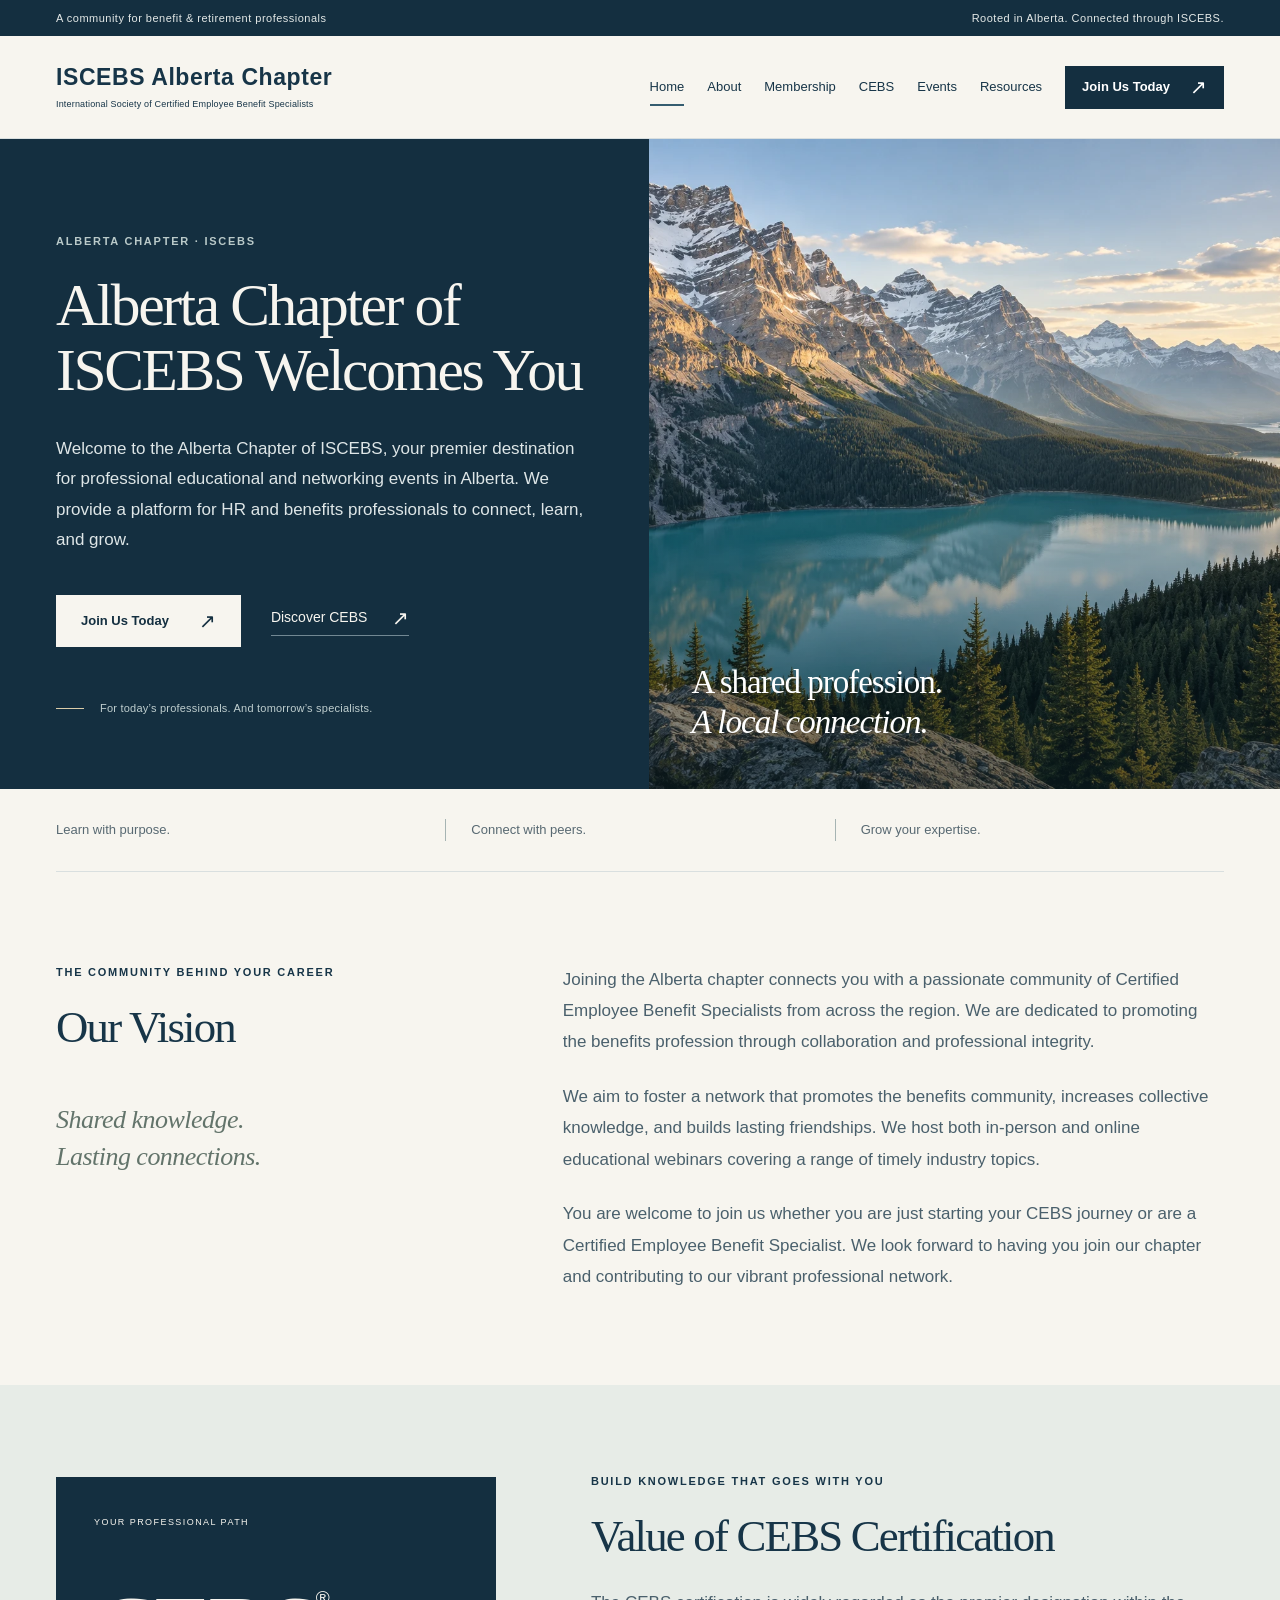
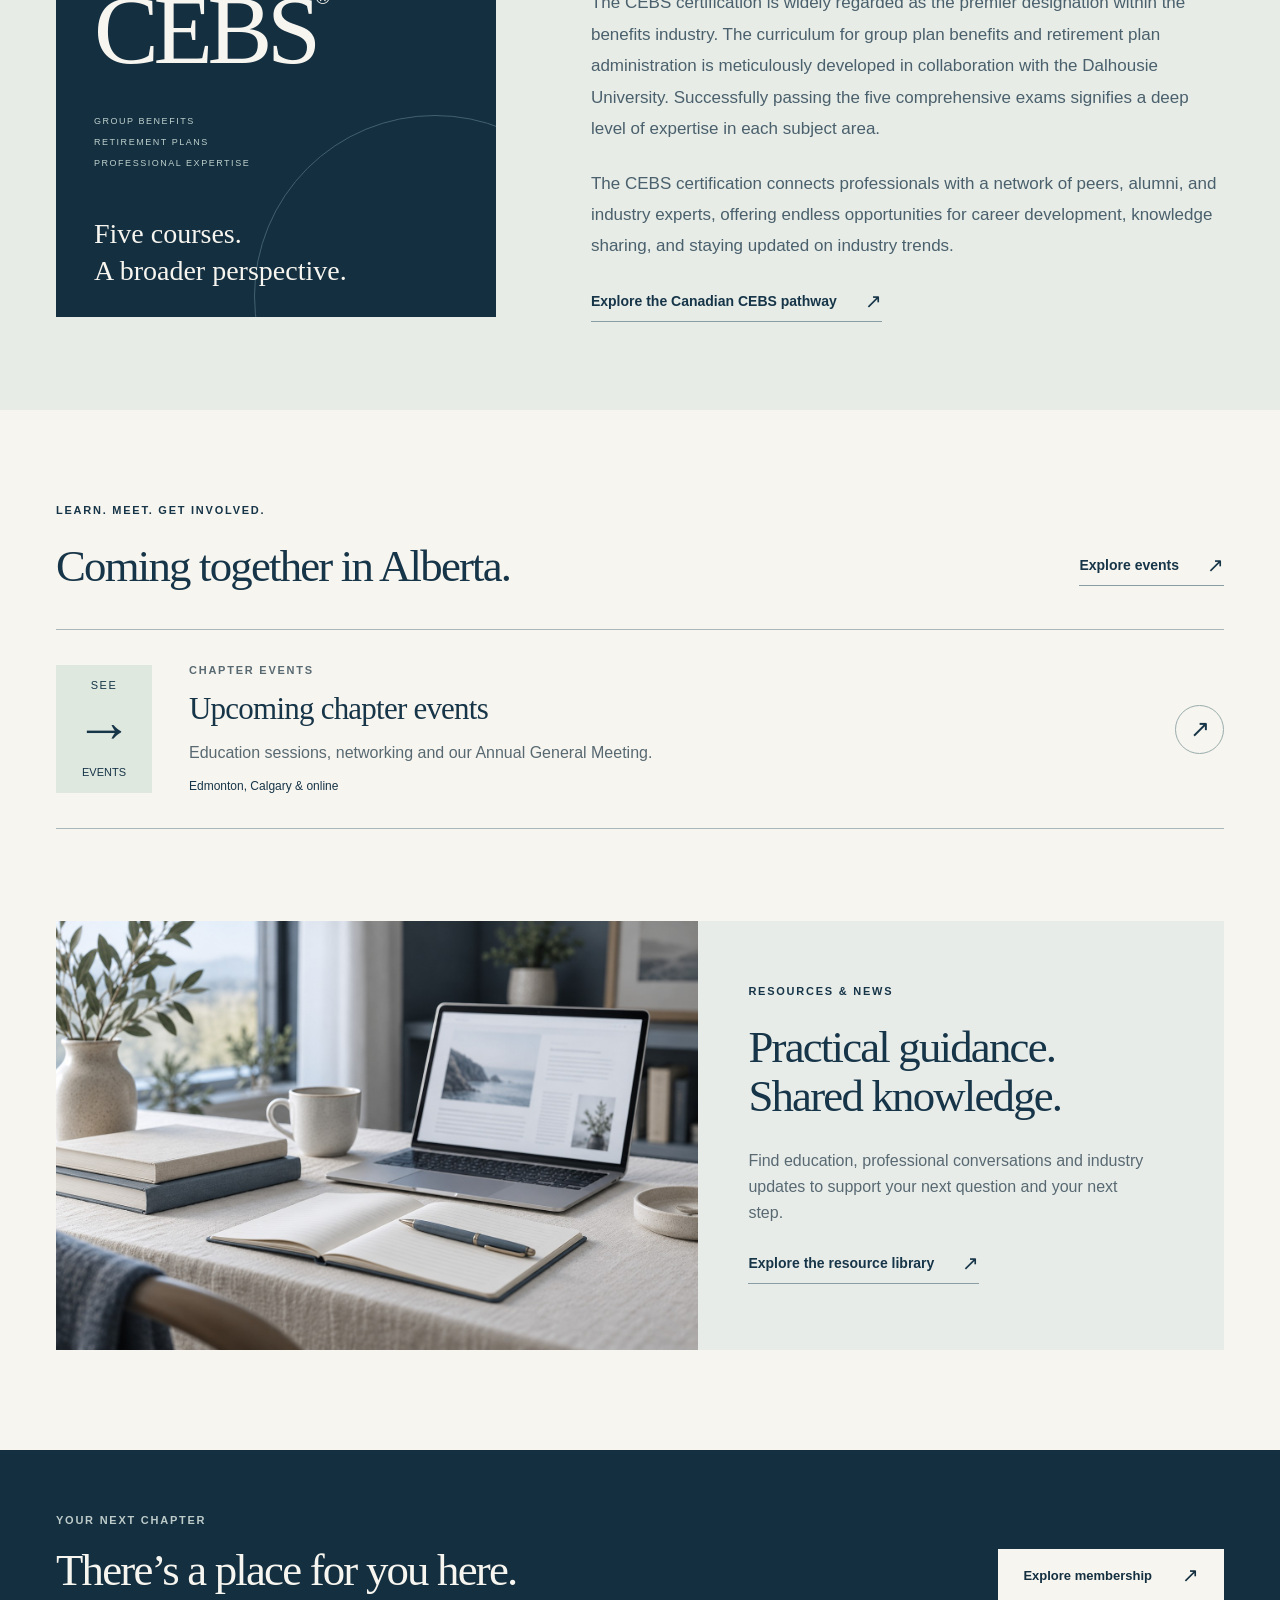
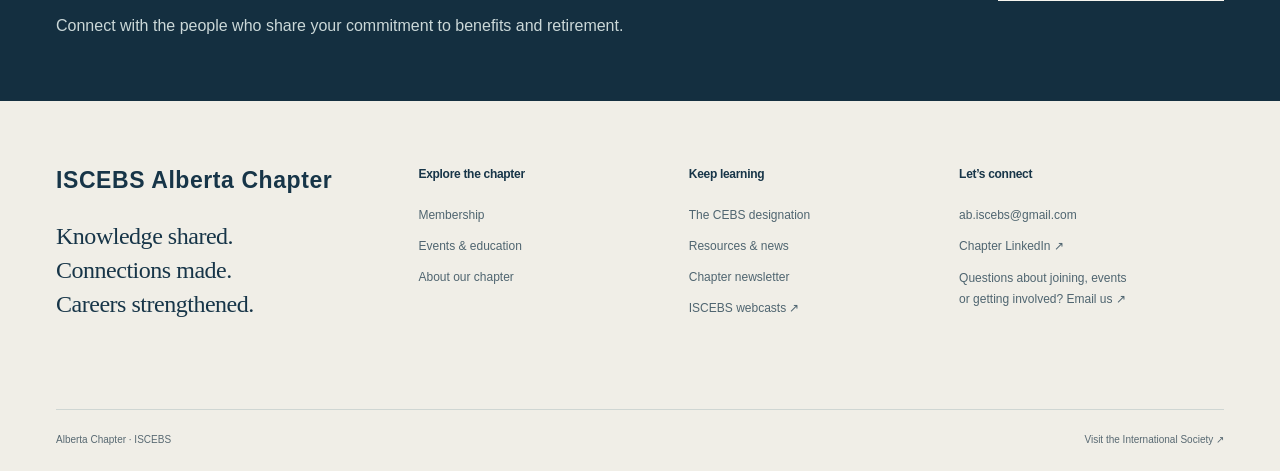
==== index.html @ 9e9f14c5 "Rename ISCEBS / ALBERTA to ISCEBS Alberta Chapter site-wide Updates the header and footer wordmark o" ====
<!doctype html><html lang="en-CA"><head><meta charset="UTF-8"><meta name="viewport" content="width=device-width,initial-scale=1"><meta name="description" content="The Alberta Chapter of ISCEBS connects employee benefit and retirement professionals across Alberta through CEBS education, events and networking."><meta property="og:type" content="website"><meta property="og:site_name" content="Alberta Chapter of ISCEBS"><meta property="og:title" content="ISCEBS Alberta Chapter | Employee Benefit &amp; Retirement Education"><meta property="og:description" content="The Alberta Chapter of ISCEBS connects employee benefit and retirement professionals across Alberta through CEBS education, events and networking."><meta property="og:url" content="https://abiscebs.com/"><meta property="og:image" content="https://abiscebs.com/assets/share.jpg"><meta property="og:image:width" content="1200"><meta property="og:image:height" content="630"><meta property="og:image:alt" content="ISCEBS Alberta Chapter – Knowledge shared. Connections made."><meta property="og:locale" content="en_CA"><meta name="twitter:card" content="summary_large_image"><meta name="theme-color" content="#142f40"><title>ISCEBS Alberta Chapter | Employee Benefit &amp; Retirement Education</title><link rel="icon" href="assets/favicon.svg" type="image/svg+xml"><link rel="stylesheet" href="assets/style.css"><script src="assets/site.js" defer></script><script src="assets/wix-config.js" defer></script><script src="assets/wix-client.js" defer></script><script src="assets/wix-home-event.js" defer></script><script type="application/ld+json">{"@context": "https://schema.org", "@graph": [{"@type": "Organization", "@id": "https://abiscebs.com/#organization", "name": "Alberta Chapter of ISCEBS", "alternateName": ["ISCEBS Alberta", "ISCEBS Alberta Chapter", "Alberta Chapter of the International Society of Certified Employee Benefit Specialists"], "url": "https://abiscebs.com/", "logo": "https://abiscebs.com/assets/logo.png", "image": "https://abiscebs.com/assets/share.jpg", "email": "ab.iscebs@gmail.com", "description": "The Alberta Chapter of the International Society of Certified Employee Benefit Specialists (ISCEBS): education, networking and the CEBS designation for benefits and retirement professionals in Alberta.", "areaServed": {"@type": "AdministrativeArea", "name": "Alberta, Canada"}, "sameAs": ["https://www.linkedin.com/company/94094639/"], "parentOrganization": {"@type": "Organization", "name": "International Society of Certified Employee Benefit Specialists", "alternateName": "ISCEBS", "url": "https://www.iscebs.org/"}}, {"@type": "WebSite", "@id": "https://abiscebs.com/#website", "url": "https://abiscebs.com/", "name": "Alberta Chapter of ISCEBS", "publisher": {"@id": "https://abiscebs.com/#organization"}, "inLanguage": "en-CA"}]}</script></head><body><a class="skip-link" href="#main">Skip to content</a><div class="topline"><div class="wrap">A community for benefit & retirement professionals<span>Rooted in Alberta. Connected through ISCEBS.</span></div></div><header><div class="wrap header-inner"><a class="wordmark" href="index.html" aria-label="Alberta Chapter of ISCEBS home"><strong>ISCEBS Alberta Chapter</strong><small>International Society of Certified Employee Benefit Specialists</small></a><button class="menu-toggle" aria-controls="site-nav" aria-expanded="false">Menu <span aria-hidden="true">☰</span></button><nav id="site-nav" aria-label="Main navigation"><a href="index.html" aria-current="page">Home</a><a href="about.html">About</a><a href="membership.html">Membership</a><a href="cebs.html">CEBS</a><a href="events.html">Events</a><a href="resources.html">Resources</a><a class="button nav-join" href="http://iscebs.org/join" target="_blank" rel="noopener noreferrer">Join Us Today<span aria-hidden="true">↗</span></a></nav></div></header><main id="main"><section class="hero"><div class="hero-copy"><div class="eyebrow">ALBERTA CHAPTER · ISCEBS</div><h1>Alberta Chapter of ISCEBS Welcomes You</h1><p>Welcome to the Alberta Chapter of ISCEBS, your premier destination for professional educational and networking events in Alberta. We provide a platform for HR and benefits professionals to connect, learn, and grow.</p><div class="actions"><a class="button light" href="http://iscebs.org/join" target="_blank" rel="noopener noreferrer">Join Us Today<span aria-hidden="true">↗</span></a><a class="hero-link" href="cebs.html">Discover CEBS<span aria-hidden="true">↗</span></a></div><div class="hero-note"><span class="short-rule"></span>For today’s professionals. And tomorrow’s specialists.</div></div><div class="hero-photo"><img src="assets/alberta.webp" alt="An alpine lake surrounded by Alberta’s Rocky Mountains" fetchpriority="high"><div class="photo-caption">A shared profession.<br><em>A local connection.</em></div></div></section>
<div class="chapter-strip wrap"><span>Learn with purpose.</span><span>Connect with peers.</span><span>Grow your expertise.</span></div>
<section class="wrap section vision-grid"><div><div class="eyebrow">THE COMMUNITY BEHIND YOUR CAREER</div><h2>Our Vision</h2><div class="margin-note">Shared knowledge.<br>Lasting connections.</div></div><div class="prose"><p>Joining the Alberta chapter connects you with a passionate community of Certified Employee Benefit Specialists from across the region. We are dedicated to promoting the benefits profession through collaboration and professional integrity.</p><p>We aim to foster a network that promotes the benefits community, increases collective knowledge, and builds lasting friendships. We host both in-person and online educational webinars covering a range of timely industry topics.</p><p>You are welcome to join us whether you are just starting your CEBS journey or are a Certified Employee Benefit Specialist. We look forward to having you join our chapter and contributing to our vibrant professional network.</p></div></section>
<section class="credential-section"><div class="wrap credential-grid"><div class="credential-art" aria-hidden="true"><span>YOUR PROFESSIONAL PATH</span><div class="big-cebs">CEBS<span>®</span></div><div class="credential-lines"><span>GROUP BENEFITS</span><span>RETIREMENT PLANS</span><span>PROFESSIONAL EXPERTISE</span></div><div class="credential-bottom">Five courses.<br>A broader perspective.</div></div><div><div class="eyebrow">BUILD KNOWLEDGE THAT GOES WITH YOU</div><h2>Value of CEBS Certification</h2><div class="prose"><p>The CEBS certification is widely regarded as the premier designation within the benefits industry. The curriculum for group plan benefits and retirement plan administration is meticulously developed in collaboration with the Dalhousie University. Successfully passing the five comprehensive exams signifies a deep level of expertise in each subject area.</p><p>The CEBS certification connects professionals with a network of peers, alumni, and industry experts, offering endless opportunities for career development, knowledge sharing, and staying updated on industry trends.</p></div><a class="text-link" href="cebs.html">Explore the Canadian CEBS pathway<span aria-hidden="true">↗</span></a></div></div></section>
<section class="wrap section"><div class="section-top"><div><div class="eyebrow">LEARN. MEET. GET INVOLVED.</div><h2>Coming together in Alberta.</h2></div><a class="text-link" href="events.html">Explore events<span aria-hidden="true">↗</span></a></div><a class="event-feature" href="events.html" data-wix-home-event><div class="event-date"><span>SEE</span><strong>→</strong><small>EVENTS</small></div><div class="event-info"><div class="eyebrow">CHAPTER EVENTS</div><h3>Upcoming chapter events</h3><p>Education sessions, networking and our Annual General Meeting.</p><div class="event-meta">Edmonton, Calgary & online</div></div><span class="round-arrow" aria-hidden="true">↗</span></a></section>
<section class="resource-feature wrap"><div class="resource-photo"><img src="assets/resources-desk.jpg" alt="A quiet desk with a laptop, books and a ceramic cup" loading="lazy"></div><div class="resource-copy"><div class="eyebrow">RESOURCES & NEWS</div><h2>Practical guidance.<br>Shared knowledge.</h2><p>Find education, professional conversations and industry updates to support your next question and your next step.</p><a class="text-link" href="resources.html">Explore the resource library<span aria-hidden="true">↗</span></a></div></section><section class="join-band"><div class="wrap join-inner"><div><div class="eyebrow">YOUR NEXT CHAPTER</div><h2>There’s a place for you here.</h2><p>Connect with the people who share your commitment to benefits and retirement.</p></div><a class="button light" href="membership.html">Explore membership<span aria-hidden="true">↗</span></a></div></section></main><footer><div class="wrap footer-main"><div class="footer-brand"><a class="wordmark" href="index.html"><strong>ISCEBS Alberta Chapter</strong></a><p>Knowledge shared.<br>Connections made.<br>Careers strengthened.</p></div><div><h3>Explore the chapter</h3><a href="membership.html">Membership</a><a href="events.html">Events & education</a><a href="about.html">About our chapter</a></div><div><h3>Keep learning</h3><a href="cebs.html">The CEBS designation</a><a href="resources.html">Resources & news</a><a href="newsletter.html">Chapter newsletter</a><a href="https://www.iscebs.org/home/education---resources/webcasts" target="_blank" rel="noopener noreferrer">ISCEBS webcasts ↗</a></div><div><h3>Let’s connect</h3><a href="mailto:ab.iscebs@gmail.com">ab.iscebs@gmail.com</a><a href="https://www.linkedin.com/company/94094639/" target="_blank" rel="noopener noreferrer">Chapter LinkedIn ↗</a><p>Questions about joining, events<br>or getting involved? <a class="footer-email" href="mailto:ab.iscebs@gmail.com">Email us&nbsp;<span aria-hidden="true">↗</span></a></p></div></div><div class="wrap footer-bottom"><span>Alberta Chapter · ISCEBS</span><a href="https://www.iscebs.org/" target="_blank" rel="noopener noreferrer">Visit the International Society ↗</a></div></footer></body></html>
---- assets/style.css ----
:root{--navy:#142f40;--ink:#173548;--blue:#355d70;--ivory:#f7f5ef;--paper:#fff;--muted:#586972;--line:#d9dfdf;--sage:#dfe8df;--gold:#dbcda9;--serif:Georgia,'Times New Roman',serif;--sans:'Aptos','Segoe UI',Arial,sans-serif}*{box-sizing:border-box}html{scroll-behavior:smooth;scroll-padding-top:100px}body{margin:0;color:var(--ink);background:var(--ivory);font-family:var(--sans);font-size:16px;line-height:1.65}a{color:inherit;text-decoration:none}button,input{font:inherit}button,a,input,summary{-webkit-tap-highlight-color:transparent}button{cursor:pointer}img{display:block;width:100%;height:100%;object-fit:cover}h1,h2,h3,p{margin-top:0}h1,h2{font-family:var(--serif);font-weight:400;letter-spacing:-.04em;line-height:1.1}h1{font-size:clamp(46px,5.2vw,76px)}h2{font-size:clamp(34px,3.5vw,50px);margin-bottom:26px}h3{font-size:22px;line-height:1.35;letter-spacing:-.025em;font-weight:550;margin-bottom:12px}p{margin-bottom:23px}em{font-weight:400}.wrap{max-width:1280px;width:calc(100% - 112px);margin-inline:auto}.eyebrow{font-size:11px;font-weight:650;letter-spacing:.16em;text-transform:uppercase;margin-bottom:22px;line-height:1.6}.topline{background:var(--navy);color:#e4e9e7;font-size:11px;letter-spacing:.045em}.topline>.wrap{display:flex;justify-content:space-between;padding-block:9px}header{background:var(--ivory);border-bottom:1px solid var(--line);position:sticky;top:0;z-index:10}.header-inner{display:flex;align-items:center;justify-content:space-between;min-height:102px;gap:28px}.wordmark{display:inline-block}.wordmark strong{font-weight:650;font-size:23px;letter-spacing:.025em;white-space:nowrap;line-height:1.3}.wordmark strong span{color:#85948d;font-weight:300;padding-inline:5px}.wordmark small{display:block;font-size:9px;letter-spacing:.02em;max-width:278px;margin-top:5px;line-height:1.5}nav{display:flex;align-items:center;gap:23px;font-size:13px}nav>a:not(.button){position:relative;padding-block:10px;white-space:nowrap}nav>a[aria-current=page]:after{content:'';position:absolute;height:2px;left:0;right:0;bottom:2px;background:var(--blue)}nav a:hover{color:var(--blue)}.button{display:inline-flex;align-items:center;justify-content:center;gap:30px;background:var(--navy);color:white;min-height:52px;padding:13px 24px;font-size:13px;font-weight:550;border:1px solid var(--navy);line-height:1.5;transition:background .2s,transform .2s}.button:hover{background:#2b5367;color:white;transform:translateY(-2px)}.button.light{background:var(--ivory);color:var(--navy);border-color:var(--ivory)}.button.light:hover{background:var(--sage)}.button.nav-join{min-height:43px;padding:10px 16px;gap:20px}.button span,.text-link span,.hero-link span{font-size:20px;line-height:1}.text-link{display:inline-flex;align-items:center;justify-content:space-between;gap:28px;font-size:14px;font-weight:550;border-bottom:1px solid #899da5;padding-bottom:8px}.text-link:hover{color:#527184;border-color:currentColor}.menu-toggle{display:none}.hero{display:grid;grid-template-columns:1.03fr 1fr;min-height:650px}.hero-copy{background:var(--navy);color:var(--ivory);padding:70px 62px 48px max(56px,calc((100vw - 1280px)/2));display:flex;flex-direction:column;justify-content:center}.hero-copy .eyebrow{color:#bacac9}.hero h1{max-width:650px;font-size:clamp(45px,4.65vw,72px);margin-bottom:30px}.hero-copy p{max-width:540px;font-size:17px;color:#dee6e7;line-height:1.8}.actions{display:flex;gap:30px;align-items:center;flex-wrap:wrap;margin-top:16px}.hero-link{display:inline-flex;align-items:center;gap:25px;border-bottom:1px solid #728893;padding-bottom:6px;font-size:14px}.hero-note{display:flex;align-items:center;gap:16px;font-size:11px;letter-spacing:.02em;color:#bfcece;margin-top:52px}.short-rule{width:28px;height:1px;background:var(--gold)}.hero-photo{position:relative;overflow:hidden}.hero-photo img{object-position:55% center}.hero-photo:after{content:'';position:absolute;inset:40% 0 0;background:linear-gradient(transparent,rgba(13,34,41,.6))}.photo-caption{position:absolute;z-index:1;bottom:47px;left:42px;font-family:var(--serif);font-size:33px;line-height:1.2;color:white;letter-spacing:-.03em}.chapter-strip{display:grid;grid-template-columns:repeat(3,1fr);border-bottom:1px solid var(--line);padding-block:30px;color:var(--muted);font-size:13px}.chapter-strip span{padding-left:25px;border-left:1px solid #a6b4b3}.chapter-strip span:first-child{padding-left:0;border:0}.section{padding-block:92px}.vision-grid{display:grid;grid-template-columns:.75fr 1.25fr;gap:110px}.prose{font-size:17px;color:#4a606c;line-height:1.85}.prose p:last-child{margin-bottom:0}.margin-note{color:#63746b;font-family:var(--serif);font-style:italic;font-size:26px;line-height:1.4;margin-top:50px;letter-spacing:-.02em}.credential-section{padding-block:88px;background:#e7ece7}.credential-grid{display:grid;grid-template-columns:.82fr 1.18fr;gap:95px;align-items:center}.credential-grid>div>h2{max-width:550px}.credential-art{min-height:440px;background:var(--navy);color:var(--ivory);padding:38px 38px 28px;display:flex;flex-direction:column;position:relative;overflow:hidden}.credential-art:after{content:'';position:absolute;width:360px;height:360px;border:1px solid #416070;border-radius:50%;right:-120px;bottom:-160px}.credential-art>span{font-size:9px;letter-spacing:.16em;z-index:1}.big-cebs{font-family:var(--serif);font-size:clamp(75px,7.6vw,117px);letter-spacing:-.055em;line-height:1.2;margin-block:42px 25px}.big-cebs>span{font-family:var(--sans);font-size:19px;vertical-align:top;display:inline-block;padding-top:15px}.credential-lines{display:flex;flex-direction:column;gap:6px;font-size:9px;letter-spacing:.17em;color:#bed0cc}.credential-bottom{font-family:var(--serif);font-size:28px;line-height:1.3;margin-top:auto;padding-top:25px;z-index:1}.credential-section .text-link{margin-top:28px}.section-top{display:flex;justify-content:space-between;align-items:end;gap:30px;margin-bottom:38px}.section-top h2{margin-bottom:0}.section-top>.text-link{margin-bottom:5px;white-space:nowrap}.event-feature{display:flex;align-items:center;gap:37px;border-top:1px solid #aab7b8;border-bottom:1px solid #aab7b8;padding:32px 0}.event-feature:hover .event-info h3{color:#51758a}.event-date{width:96px;height:128px;flex-shrink:0;background:var(--sage);display:flex;flex-direction:column;align-items:center;justify-content:center;line-height:1.2}.event-date>span{letter-spacing:.13em;font-size:11px}.event-date strong{font-family:var(--serif);font-weight:400;font-size:58px;margin-block:2px}.event-date small{font-size:11px}.event-info .eyebrow{margin-bottom:9px;color:var(--muted)}.event-info h3{font-family:var(--serif);font-size:31px;font-weight:400;margin-bottom:10px}.event-info p{margin-bottom:10px;color:var(--muted)}.event-meta{font-size:12px}.round-arrow{margin-left:auto;flex-shrink:0;border:1px solid #99acad;border-radius:50%;width:49px;height:49px;display:grid;place-items:center;font-size:24px}.resource-feature{display:grid;grid-template-columns:1.1fr .9fr;background:#e8ece9;margin-bottom:100px}.resource-photo{min-height:400px}.resource-photo img{object-position:60% center}.resource-copy{padding:62px 50px}.resource-copy p{color:var(--muted);max-width:400px}.join-band{background:var(--navy);color:var(--ivory);padding-block:62px}.join-inner{display:flex;align-items:center;justify-content:space-between;gap:50px}.join-inner .eyebrow{color:#bdcbc9;margin-bottom:17px}.join-inner h2{margin-bottom:17px}.join-inner p{color:#cbd8d8;margin:0}.join-inner>.button{flex-shrink:0}footer{background:#f0eee7}.footer-main{display:grid;grid-template-columns:1.4fr 1fr 1fr 1.15fr;gap:40px;padding-block:65px}.footer-brand p{font-family:var(--serif);font-size:24px;line-height:1.4;letter-spacing:-.02em;margin-top:24px}.footer-main h3{font-size:12px;font-weight:650;margin-bottom:24px}.footer-main>div>a:not(.wordmark){display:block;font-size:12px;color:#4f6570;margin-bottom:11px}.footer-main>div>p:not(.footer-brand p){font-size:12px;color:#4f6570;line-height:1.8}.footer-bottom{display:flex;justify-content:space-between;gap:20px;border-top:1px solid #cfd6d3;padding-block:22px;font-size:10px;color:var(--muted)}.page-intro{padding-top:74px;padding-bottom:53px}.page-intro h1{margin-bottom:25px;max-width:900px}.intro-text{font-size:18px;max-width:650px;color:var(--muted);line-height:1.75;margin-bottom:0}.membership-lead{display:grid;grid-template-columns:1fr 1fr;gap:85px;margin-bottom:95px}.membership-statement{background:var(--navy);padding:42px;color:var(--ivory);position:relative;overflow:hidden}.membership-statement h2{font-size:38px;max-width:400px;position:relative}.membership-statement p{color:#d1dedd;max-width:400px;position:relative}.large-number{font-family:var(--serif);font-size:160px;line-height:1;color:#345362;display:block;margin-bottom:35px;letter-spacing:-.08em}.member-reasons{align-self:center}.member-reasons article{display:flex;gap:25px;padding:25px 0;border-top:1px solid var(--line)}.member-reasons article:last-child{border-bottom:1px solid var(--line)}.member-reasons article>span{font-family:var(--serif);font-size:26px;color:#85958e}.member-reasons p{color:var(--muted);margin-bottom:0}.soft-section{background:#e9eee9}.split{display:grid;grid-template-columns:1fr 1fr;gap:90px}.split>div>p{color:var(--muted);max-width:440px}.steps{display:grid;grid-template-columns:repeat(3,1fr);gap:48px;margin-block:35px}.steps article{border-top:1px solid #97aaa9;padding-top:26px}.steps article>span{font-family:var(--serif);font-size:35px;color:#768d88;display:block;margin-bottom:25px}.steps p{color:var(--muted)}.faq-section{display:grid;grid-template-columns:.85fr 1.15fr;gap:80px;padding-top:30px}.faq details{border-top:1px solid #bdc9ca;padding:20px 0}.faq details:last-child{border-bottom:1px solid #bdc9ca}.faq summary{list-style:none;cursor:pointer;font-size:16px;font-weight:550;display:flex;justify-content:space-between;gap:25px}.faq summary::-webkit-details-marker{display:none}.faq summary>span{font-size:23px;line-height:1.2;font-weight:400}.faq details[open] summary>span{transform:rotate(45deg)}.faq details>div{padding-top:17px;color:var(--muted)}.faq a{text-decoration:underline;text-underline-offset:3px}.cebs-intro{padding-top:10px}.cebs-intro .credential-art{min-height:420px}.cebs-intro .button{margin-top:25px}.designation-tracks{display:grid;grid-template-columns:1fr 1fr;gap:30px}.designation-tracks article{border-top:1px solid #96aaa5;padding-top:25px}.designation-tracks .eyebrow{font-size:9px;margin-bottom:12px;letter-spacing:.1em}.designation-tracks h3{font-family:var(--serif);font-size:50px;font-weight:400}.designation-tracks p{font-size:13px;color:var(--muted)}.track-note{grid-column:1/-1;border-top:1px solid #b9c9c2;padding-top:18px;color:var(--muted);font-size:13px}.course-list{padding:0;margin:0;list-style:none}.course-list li{display:flex;align-items:center;gap:24px;padding:22px 0;border-top:1px solid #bdc9ca}.course-list li:last-child{border-bottom:1px solid #bdc9ca}.course-list li>strong{font-size:13px;width:85px;flex-shrink:0}.course-list h3{font-size:16px;margin-bottom:4px}.course-list div>span{font-size:11px;color:var(--muted)}.course-index{margin-left:auto;color:#91a0a0;font-family:var(--serif);font-size:22px}.featured-event{display:grid;grid-template-columns:1fr 1fr;gap:80px;margin-bottom:90px;align-items:start}.event-poster{background:var(--navy);color:var(--ivory);padding:42px;min-height:570px;display:flex;flex-direction:column;position:relative;overflow:hidden}.event-poster:after{content:'';position:absolute;inset:auto -60px -160px auto;width:350px;height:350px;border:1px solid #416575;border-radius:50%}.event-poster h2{font-size:clamp(40px,4.5vw,64px);margin-block:43px 60px}.event-poster h2 em{color:var(--gold)}.poster-bottom{display:flex;flex-direction:column;margin-top:auto;position:relative;z-index:1}.poster-bottom strong{font-family:var(--serif);font-size:32px;font-weight:400}.poster-bottom span{font-size:12px;letter-spacing:.05em;color:#bbcecc}.tag{display:inline-block;font-size:10px;letter-spacing:.04em;padding:5px 10px;background:var(--sage);margin-bottom:22px}.event-details h2{font-size:38px}.event-details>p{color:var(--muted)}dl{margin-block:28px}dl>div{display:grid;grid-template-columns:100px 1fr;gap:17px;border-top:1px solid var(--line);padding:14px 0;font-size:13px}dt{font-weight:600}dd{margin:0;color:var(--muted)}.small-note{font-size:11px;color:var(--muted);line-height:1.7;margin-top:20px}.resource-row{border-top:1px solid #b7c9c1;padding-top:20px;margin-top:25px}.resource-row small{display:block;font-size:11px;margin-top:10px}.resource-banner{display:grid;grid-template-columns:1.4fr 1fr;min-height:345px;background:var(--navy);color:var(--ivory)}.resource-banner>div{padding:45px;display:flex;flex-direction:column;justify-content:center}.resource-banner>div>span{font-size:10px;letter-spacing:.14em;margin-bottom:30px;color:#c0d0cb}.resource-banner h2{font-size:36px;margin:0}.resource-controls{display:flex;justify-content:space-between;gap:25px;align-items:center;padding-bottom:33px;border-bottom:1px solid var(--line)}.filters{display:flex;gap:8px;flex-wrap:wrap}.filters button{border:1px solid #b9c8c5;background:transparent;padding:8px 16px;font-size:12px;border-radius:2px;color:var(--ink)}.filters button[aria-pressed=true]{background:var(--navy);color:white;border-color:var(--navy)}.filters button:hover{border-color:var(--navy)}.search-label input{width:235px;background:transparent;border:0;border-bottom:1px solid #9cafae;padding:9px 2px;font-size:13px;color:var(--ink);border-radius:0}.resource-list{display:grid;grid-template-columns:repeat(3,1fr);column-gap:45px}.resource-item{padding:32px 0 28px;border-bottom:1px solid #bfcccc;display:flex;flex-direction:column}.resource-item .eyebrow{color:#52675d;margin-bottom:17px}.resource-item h3{font-family:var(--serif);font-size:29px;font-weight:400}.resource-item p{color:var(--muted);font-size:14px}.access-note{font-size:10px;color:var(--muted);margin-top:auto;margin-bottom:17px}.resource-item .text-link{align-self:start;font-size:12px}.about-image{height:425px;position:relative;overflow:hidden}.about-image:after{content:'';position:absolute;inset:0;background:linear-gradient(90deg,rgba(10,30,39,.55),transparent)}.about-image img{object-position:center 48%}.image-label{position:absolute;bottom:45px;left:45px;z-index:1;font-family:var(--serif);font-size:36px;color:#fff;line-height:1.2;letter-spacing:-.03em}.sr-only{position:absolute;width:1px;height:1px;padding:0;margin:-1px;overflow:hidden;clip:rect(0,0,0,0);white-space:nowrap;border:0}.skip-link{position:fixed;top:-80px;left:20px;z-index:100;background:var(--ivory);padding:12px 20px;border:2px solid var(--navy)}.skip-link:focus{top:12px}:focus-visible{outline:3px solid #ba914d;outline-offset:5px}[hidden]{display:none!important}
@media(min-width:1600px){.hero-copy{padding-right:80px}.hero{min-height:730px}}
@media(max-width:1150px){.wrap{width:calc(100% - 72px)}.header-inner{gap:20px}nav{gap:16px;font-size:12px}.wordmark strong{font-size:20px}.wordmark small{font-size:8px;max-width:235px}.hero-copy{padding:55px 40px 40px 36px}.hero h1{font-size:54px}.hero{min-height:625px}.hero-copy p{font-size:15px}.credential-grid,.vision-grid{gap:55px}.credential-art{padding:30px;min-height:420px}.footer-main{gap:22px}.footer-brand .wordmark strong{font-size:18px}.featured-event{gap:45px}.split{gap:55px}.resource-banner h2{font-size:32px}}
@media(max-width:960px){.header-inner{min-height:87px}.menu-toggle{display:flex;gap:15px;align-items:center;background:transparent;color:var(--ink);padding:10px 0;border:0;font-size:13px}nav{display:none;position:absolute;top:100%;left:0;right:0;background:var(--ivory);padding:20px 36px 30px;border-bottom:1px solid var(--line);box-shadow:0 12px 20px #142f4012}nav.open{display:flex;align-items:stretch;flex-direction:column;gap:8px}nav a{font-size:15px}nav .button{align-self:start;margin-top:10px}nav>a[aria-current=page]:after{width:32px}.hero h1{font-size:47px}.hero{min-height:600px}.hero-copy{padding-right:30px}.hero .actions{gap:22px}.hero-link{font-size:12px}.hero .button{padding:12px 18px;gap:18px}.hero-note{font-size:10px;margin-top:40px}.photo-caption{left:30px;font-size:29px}.section{padding-block:70px}.vision-grid{grid-template-columns:.65fr 1.35fr;gap:45px}.prose{font-size:16px}.credential-grid{gap:45px;grid-template-columns:.85fr 1.15fr}.credential-section{padding-block:70px}.credential-art{min-height:430px;padding:26px}.big-cebs{font-size:78px}.resource-copy{padding:40px 30px}.resource-photo{min-height:375px}.resource-copy h2{font-size:35px}.resource-feature{margin-bottom:70px}.join-inner h2{font-size:37px}.join-inner p{font-size:14px}.footer-main{grid-template-columns:1.3fr 1fr;row-gap:35px}.membership-lead{gap:45px;margin-bottom:70px}.membership-statement{padding:30px}.membership-statement h2{font-size:33px}.steps{gap:30px}.faq-section{gap:45px}.designation-tracks{gap:20px}.course-list li{gap:15px}.course-list li>strong{width:75px;font-size:12px}.course-list h3{font-size:14px}.featured-event{gap:35px}.event-poster{padding:30px;min-height:550px}.event-poster h2{font-size:43px}.event-details h2{font-size:32px}.event-details .button{font-size:12px;gap:15px;padding:12px 15px}.resource-banner>div{padding:30px}.resource-banner h2{font-size:29px}.resource-controls{align-items:start;flex-direction:column}.resource-list{grid-template-columns:repeat(2,1fr)}.resource-controls .search-label,.search-label input{width:100%}}
@media(max-width:650px){.wrap{width:calc(100% - 40px)}.topline>.wrap{font-size:9px;letter-spacing:0;padding-block:7px}.topline span{display:none}.header-inner{min-height:80px;gap:15px}.wordmark strong{font-size:19px}.wordmark small{max-width:210px;font-size:7px}.hero{display:flex;flex-direction:column}.hero-copy{padding:44px 24px 35px}.hero h1{font-size:46px;line-height:1.07;max-width:420px;margin-bottom:25px}.hero-copy p{font-size:15px}.hero-copy .eyebrow{font-size:10px}.hero-note{margin-top:32px}.hero-photo{height:310px}.hero-photo img{object-position:center 60%}.photo-caption{bottom:25px;left:25px;font-size:28px}.chapter-strip{padding-block:21px;font-size:10px;gap:10px;line-height:1.5}.chapter-strip span{padding-left:12px}.section{padding-block:52px}h2{font-size:35px}.vision-grid,.credential-grid,.split,.membership-lead,.featured-event,.faq-section{grid-template-columns:1fr;gap:28px}.margin-note{display:none}.vision-grid h2{margin-bottom:0}.prose{font-size:15px}.credential-section{padding-block:48px}.credential-grid{gap:34px}.credential-art{min-height:325px;max-width:none;padding:28px}.big-cebs{font-size:103px;margin-block:20px}.credential-bottom{font-size:25px;padding-top:17px}.credential-art:after{right:-60px}.credential-lines{font-size:8px}.section-top{align-items:start;flex-direction:column;gap:22px;margin-bottom:26px}.section-top h2{max-width:330px}.event-feature{gap:20px;padding-block:25px;position:relative;align-items:start}.event-date{width:69px;height:105px}.event-date strong{font-size:47px}.event-date>span,.event-date small{font-size:9px}.event-info .eyebrow{font-size:8px}.event-info h3{font-size:25px}.event-info p{font-size:12px;margin-bottom:8px}.event-meta{font-size:10px;padding-right:15px}.round-arrow{display:none}.resource-feature{display:flex;flex-direction:column;margin-bottom:50px}.resource-photo{min-height:0;height:245px}.resource-copy{padding:33px 25px 38px}.resource-copy .eyebrow{font-size:10px}.resource-copy h2{font-size:34px}.resource-copy p{font-size:14px}.join-band{padding-block:44px}.join-inner{align-items:start;flex-direction:column;gap:24px}.join-inner h2{font-size:36px}.join-inner p{font-size:14px}.footer-main{grid-template-columns:1fr 1fr;gap:30px 20px;padding-block:45px}.footer-brand{grid-column:1/-1}.footer-brand p{font-size:22px;margin-bottom:0}.footer-main>div:last-child{grid-column:1/-1}.footer-main h3{font-size:11px;margin-bottom:18px}.footer-main>div>a:not(.wordmark){font-size:11px}.footer-bottom{flex-direction:column;gap:10px;padding-block:20px}.page-intro{padding-top:45px;padding-bottom:35px}.page-intro h1{font-size:45px}.intro-text{font-size:16px}.membership-lead{margin-bottom:50px}.membership-statement{padding:32px}.membership-statement h2{font-size:35px}.large-number{font-size:120px;margin-bottom:25px}.member-reasons article{padding-block:21px}.member-reasons article>span{font-size:23px}.member-reasons h3{font-size:21px}.member-reasons p{font-size:14px}.steps{grid-template-columns:1fr;gap:22px;margin-block:28px}.steps article{display:grid;grid-template-columns:45px 1fr;column-gap:15px;padding-top:20px}.steps article>span{grid-row:1/3;font-size:27px}.steps h3{font-size:20px}.steps p{font-size:14px;margin:0}.faq-section{padding-top:10px;padding-bottom:55px}.faq summary{font-size:15px}.faq details>div{font-size:14px}.cebs-intro{padding-top:5px}.cebs-intro .credential-art{min-height:310px}.designation-tracks{grid-template-columns:1fr;gap:25px}.designation-tracks h3{font-size:45px;margin-bottom:15px}.designation-tracks p{margin-bottom:12px}.course-list li{gap:15px}.course-list li>strong{width:79px;font-size:12px}.course-list h3{font-size:15px}.course-index{font-size:18px}.featured-event{margin-bottom:50px;gap:30px}.event-poster{min-height:420px;padding:30px}.event-poster h2{font-size:46px;margin-block:28px 45px}.poster-bottom strong{font-size:29px}.event-details h2{font-size:34px}.event-details>p{font-size:15px}dl>div{grid-template-columns:80px 1fr;font-size:12px}.event-details .button{min-height:52px;font-size:12px}.resource-banner{display:flex;flex-direction:column;min-height:0}.resource-banner img{height:240px}.resource-banner>div{padding:30px}.resource-banner>div>span{margin-bottom:18px;font-size:9px}.resource-banner h2{font-size:34px}.filters{gap:6px}.filters button{padding:7px 12px;font-size:11px}.resource-list{grid-template-columns:1fr}.resource-item{padding-block:26px}.resource-item h3{font-size:28px}.resource-item p{margin-bottom:17px}.resource-item .eyebrow{font-size:9px;margin-bottom:12px}.about-image{height:320px}.image-label{left:25px;bottom:27px;font-size:30px}.about-image img{object-position:60% center}.actions{gap:23px}.button{gap:24px;font-size:12px;padding:13px 21px}.eyebrow{font-size:10px;margin-bottom:18px}}
@media(prefers-reduced-motion:reduce){html{scroll-behavior:auto}*,*:before,*:after{transition:none!important}}

@media(max-width:360px){.wordmark strong{font-size:17px}.wordmark small{max-width:185px}.menu-toggle{font-size:12px;gap:8px}.hero h1{font-size:40px}.hero .actions{gap:17px}.hero .button{gap:14px}}

.registration-panel{border-top:1px solid var(--line,#d8dedb);padding:24px 0;margin-top:20px}.registration-panel h3{font-size:1.4rem;margin:0 0 12px}.registration-panel p{margin-bottom:16px}.registration-retry{background:transparent;border:0;padding:0;color:inherit;text-decoration:underline;font:inherit;cursor:pointer}.registration-panel [hidden]{display:none!important}

.board-intro{display:grid;grid-template-columns:1fr 1fr;gap:48px;align-items:end;margin-bottom:44px}.board-intro p{max-width:520px;margin:0;line-height:1.8}.board-grid{display:grid;grid-template-columns:repeat(3,minmax(0,1fr));column-gap:40px;row-gap:0}.board-member{border-top:1px solid #cbd3d0;padding:30px 0;display:flex;flex-direction:column;align-items:flex-start;min-width:0}.board-member .eyebrow{font-size:.68rem;letter-spacing:.12em;line-height:1.6}.board-member h3{font-family:Georgia,serif;font-size:1.65rem;line-height:1.2;margin:15px 0 8px;font-weight:400}.board-credentials{font-size:.85rem;line-height:1.65;margin:0 0 20px;max-width:290px}.board-link{margin-top:auto;font-size:.85rem;text-decoration:none;border-bottom:1px solid currentColor;padding-bottom:3px}.board-link:hover{opacity:.7}@media(max-width:900px){.board-grid{grid-template-columns:repeat(2,minmax(0,1fr))}}@media(max-width:600px){.board-intro{grid-template-columns:1fr;gap:20px}.board-grid{grid-template-columns:1fr}.board-member{padding:26px 0}}

.board-portrait{display:block;width:160px;max-width:100%;height:auto;aspect-ratio:372/491;object-fit:cover;margin:0 0 20px;border-radius:2px}.board-member{padding-top:24px}

.board-work{font-size:.83rem;line-height:1.65;color:#53626b;margin:0 0 22px;max-width:290px}.board-member .board-credentials{margin-bottom:10px}.board-member .board-link{margin-top:12px}

.chapter-context .section{padding-bottom:40px}#board{padding-top:40px}@media(max-width:600px){.chapter-context .section{padding-bottom:28px}#board{padding-top:28px}}

.newsletter-feature{display:grid;grid-template-columns:1.1fr .9fr;align-items:center;gap:72px}.newsletter-feature p{color:var(--muted);line-height:1.8;max-width:520px}.newsletter-cover{background:#142f40;color:#f7f5ef;padding:40px;min-height:300px;display:flex;flex-direction:column;justify-content:space-between}.newsletter-cover .eyebrow{color:#bccdca}.newsletter-cover h3,.newsletter-cover h2{font-family:Georgia,serif;font-size:42px;font-weight:400;line-height:1.12;margin:32px 0}.newsletter-cover p{color:#d5dfdc;font-size:14px;margin:0}.newsletter-latest{padding-block:24px 40px}.newsletter-empty{border-top:1px solid #cbd3d0;margin-top:30px;padding:24px 0;color:var(--muted)}@media(max-width:700px){.newsletter-feature{grid-template-columns:1fr;gap:30px}.newsletter-cover{padding:30px;min-height:260px}.newsletter-cover h3,.newsletter-cover h2{font-size:36px}}

.issue-breadcrumb{display:flex;justify-content:space-between;gap:20px;padding-block:30px;font-size:13px;color:var(--muted)}.issue-hero{background:#142f40;color:#f7f5ef;padding:54px}.issue-hero .eyebrow{color:#c4d7d0}.issue-hero h1{font-size:clamp(48px,7vw,88px);margin:24px 0;line-height:1.03}.issue-hero>p{max-width:620px;color:#d4dfdc;font-size:20px}.issue-meta{display:flex;flex-wrap:wrap;gap:22px;margin-top:38px;font-size:12px;letter-spacing:.12em}.issue-draft{color:#ead8ae}.issue-review-note{font-size:13px;color:#5b5544;background:#f0eadc;padding:18px 28px;line-height:1.6}.issue-contents{display:flex;flex-wrap:wrap;gap:22px;padding-block:28px;border-bottom:1px solid #cbd3d0;font-size:14px}.issue-contents>span{font-size:11px;letter-spacing:.1em;align-self:center}.issue-body{max-width:1100px}.issue-section{padding-block:64px;border-bottom:1px solid #cbd3d0;scroll-margin-top:40px}.issue-section h2{font-size:clamp(32px,4vw,48px)}.issue-lead{font-size:20px;color:var(--muted)}.president-message,.society-feature,.board-spotlight{display:grid;grid-template-columns:.85fr 1.3fr;gap:64px}.issue-president-photo{width:120px;height:auto;margin-bottom:22px}.issue-byline{font-size:14px;color:var(--muted)}.issue-label{display:inline-block;font-size:12px;color:#716242;line-height:1.6;margin-bottom:18px}.achievement-grid{display:grid;grid-template-columns:repeat(3,1fr);gap:28px;margin-top:32px}.achievement-grid article{border-top:3px solid #a2b6ae;padding-top:20px}.achievement-grid h3{font:26px Georgia,serif}.achievement-grid p{color:var(--muted);line-height:1.7}.issue-callout{background:#e9eee9;padding:28px;margin-top:30px}.issue-callout p{max-width:800px;line-height:1.7}.education-list{margin:10px 0 30px}.education-list article{display:grid;grid-template-columns:36px 1fr 150px;gap:24px;border-top:1px solid #cbd3d0;padding:24px 0}.education-list h3{font:26px Georgia,serif;margin:0 0 10px}.education-list p{margin:0;color:var(--muted);line-height:1.7}.education-list small{color:var(--muted);line-height:1.6}.society-feature{background:#e9eee9;padding-inline:30px}.society-links a{display:block;text-decoration:none;padding:18px 0;border-bottom:1px solid #c0cbc4}.society-links span{display:block;color:var(--muted);font-size:14px;margin-top:8px}.board-spotlight img{width:190px;max-width:100%;height:auto;margin-bottom:24px}.board-spotlight h3{font:30px Georgia,serif}.spotlight-pending{background:#f0eadc;padding:24px;font-size:15px}.spotlight-pending ul{padding-left:20px}.issue-closing{padding:60px 0}.issue-closing p{color:var(--muted)}.issue-closing .text-link{margin:22px}@media(max-width:700px){.issue-hero{padding:30px}.issue-breadcrumb{flex-direction:column;gap:8px}.president-message,.society-feature,.board-spotlight,.achievement-grid{grid-template-columns:1fr;gap:30px}.issue-section{padding-block:40px}.education-list article{grid-template-columns:28px 1fr;gap:16px}.education-list small{grid-column:2}.society-feature{padding-inline:20px}.issue-contents{gap:16px}.issue-hero>p{font-size:17px}}

.event-description p{margin:0 0 14px;line-height:1.7}.event-description ul,.event-description ol{margin:0 0 14px;padding-left:20px;line-height:1.7}.event-description h4{margin:18px 0 8px}
.calendar-links{display:flex;flex-wrap:wrap;gap:18px;margin-top:6px}
.featured-event+.featured-event{margin-top:48px}
.featured-event-empty{border-top:1px solid #aab7b8;border-bottom:1px solid #aab7b8}.featured-event-empty p{max-width:620px;line-height:1.8}

.rsvp-form{display:grid;gap:16px;margin-top:8px;max-width:520px}
.rsvp-field{display:grid;gap:6px;font-size:.9rem;border:0;padding:0;margin:0}
.rsvp-field>span,.rsvp-field legend{font-weight:600;font-size:.85rem;padding:0}
.rsvp-field input:not([type=radio]):not([type=checkbox]),.rsvp-field select,.rsvp-field textarea{font:inherit;padding:11px 12px;border:1px solid #aab7b8;border-radius:2px;background:#fff;color:inherit;width:100%;box-sizing:border-box}
.rsvp-field input:focus,.rsvp-field select:focus,.rsvp-field textarea:focus{outline:2px solid var(--navy,#142f40);outline-offset:1px}
.rsvp-choice label{display:flex;gap:10px;align-items:center;font-weight:400;padding:3px 0}
.rsvp-choice.invalid legend{color:#a3261b}
.rsvp-error{color:#a3261b;font-size:.9rem;margin:0}
.rsvp-form button[type=submit]{justify-self:start;cursor:pointer}
.rsvp-form button[disabled]{opacity:.6;cursor:wait}

/* Past events (events.html) */
.past-events{max-width:1040px}
.past-events>h2{max-width:none;margin-bottom:22px}
.past-events>.past-intro{font-size:15px;color:var(--muted);line-height:1.7;margin:0 0 40px}
.past-year>h3{font-family:var(--serif);font-weight:400;font-size:22px;margin:0 0 18px;color:var(--ink)}
.past-list{list-style:none;margin:0 0 32px;padding:0}
.past-event{display:grid;grid-template-columns:197px 1fr;border-top:1px solid #cbd3d0;padding:26px 0 30px}
.past-event:last-child{border-bottom:1px solid #cbd3d0}
.past-event time{grid-row:span 2;font-size:13px;color:var(--muted);padding-top:6px}
.past-event h4{font-family:var(--serif);font-weight:400;font-size:24px;line-height:1.3;letter-spacing:-.02em;margin:0;color:var(--ink)}
.past-event p{margin:10px 0 0;font-size:13px;color:var(--muted)}
details.past-year{border-top:1px solid #cbd3d0;border-bottom:1px solid #cbd3d0}
details.past-year+details.past-year{border-top:0}
details.past-year>summary{cursor:pointer;padding:22px 0;font-size:14px;color:var(--ink);position:relative;padding-right:30px}
details.past-year>summary::after{content:"+";position:absolute;right:8px;top:50%;transform:translateY(-50%);font-size:18px;font-weight:300}
details.past-year[open]>summary::after{content:"\2212"}
details.past-year .past-list{margin:0}
details.past-year .past-event:last-child{border-bottom:0}
@media (max-width:700px){.past-event{grid-template-columns:1fr}.past-event time{grid-row:auto;padding:0 0 6px}.past-event h4{font-size:21px}}
div.past-year .past-list{margin-bottom:0}details.past-year{border-top:0}

/* Tickets (events.html) */
.ticket-form{display:grid;gap:16px;margin-top:8px;max-width:560px}
.ticket-list{display:grid}
.ticket-row{display:grid;grid-template-columns:1fr auto auto;gap:16px;align-items:center;border-top:1px solid #cbd3d0;padding:14px 0}
.ticket-row:last-child{border-bottom:1px solid #cbd3d0}
.ticket-row small{display:block;color:var(--muted);font-size:.8rem;margin-top:3px}
.ticket-price{font-size:.95rem;white-space:nowrap}
.ticket-qty select{font:inherit;padding:8px 10px;border:1px solid #aab7b8;border-radius:2px;background:#fff}
.ticket-status{font-size:.8rem;color:var(--muted)}
.ticket-form button[type=submit]{justify-self:start;cursor:pointer}
.ticket-form button[disabled]{opacity:.6;cursor:wait}
.sr-only{position:absolute;width:1px;height:1px;padding:0;margin:-1px;overflow:hidden;clip:rect(0,0,0,0);border:0}
.purchase-notice{background:var(--sage);padding:18px 22px;margin-top:24px;line-height:1.6}
.registration-panel .ticket-row:first-child{border-top:0}
.section.page-top{padding-top:74px;padding-bottom:0}.section.page-top+.section{padding-top:64px}
nav.issue-contents{position:static;background:none;box-shadow:none;padding-inline:0;border-bottom:1px solid #cbd3d0}
.issue-president-photo{width:220px;max-width:100%;aspect-ratio:3/4;object-fit:cover;margin-bottom:24px}.board-spotlight img{width:300px;max-width:100%;aspect-ratio:3/4;object-fit:cover;margin-bottom:24px}
.footer-email{white-space:nowrap}.footer-email:hover{color:var(--blue)}
.email-tool{padding-bottom:80px}.email-controls{display:grid;gap:18px;border-top:1px solid var(--line);padding-top:26px}.email-controls label{display:flex;flex-direction:column;gap:8px;font-size:12px;font-weight:650;letter-spacing:.08em;text-transform:uppercase;max-width:520px}.email-controls select{font:inherit;font-size:15px;text-transform:none;letter-spacing:0;font-weight:400;padding:11px 12px;border:1px solid #9cafae;background:#fff;color:var(--ink)}.email-buttons{display:flex;flex-wrap:wrap;gap:16px;align-items:center}.email-buttons button[disabled]{opacity:.45;cursor:not-allowed}.button.light-outline{background:transparent;color:var(--navy)}.button.light-outline:hover{background:var(--sage);color:var(--navy)}.email-buttons .text-link{background:none;border:0;border-bottom:1px solid #899da5;padding:0 0 6px;color:var(--ink)}.email-help{font-size:14px;color:var(--muted);margin:22px 0;max-width:760px}.email-help p{margin-bottom:8px}.email-preview{display:block;width:100%;height:1400px;border:1px solid var(--line);background:#f7f5ef}
.event-rows{margin-bottom:90px}.event-rows>h2{margin-bottom:22px}.event-row{display:grid;grid-template-columns:96px 1fr;gap:34px;border-top:1px solid #aab7b8;padding:28px 0;scroll-margin-top:120px}.event-row:last-child{border-bottom:1px solid #aab7b8}.event-row .event-date{width:96px;height:118px}.event-row-info .eyebrow{margin-bottom:8px;color:var(--muted)}.event-row-info h3{font-family:var(--serif);font-size:28px;font-weight:400;margin-bottom:8px}.event-row-desc{color:var(--muted);margin-bottom:8px;display:-webkit-box;-webkit-line-clamp:2;-webkit-box-orient:vertical;overflow:hidden}.event-row .event-meta{color:var(--ink)}.event-row .registration-panel{border:0;padding:0;margin-top:16px}.event-row .registration-panel>.button{min-height:44px;padding:10px 20px}@media(max-width:650px){.event-row{grid-template-columns:64px 1fr;gap:18px;padding:22px 0}.event-row .event-date{width:64px;height:90px}.event-row .event-date strong{font-size:38px}.event-row-info h3{font-size:23px}.event-rows{margin-bottom:50px}}
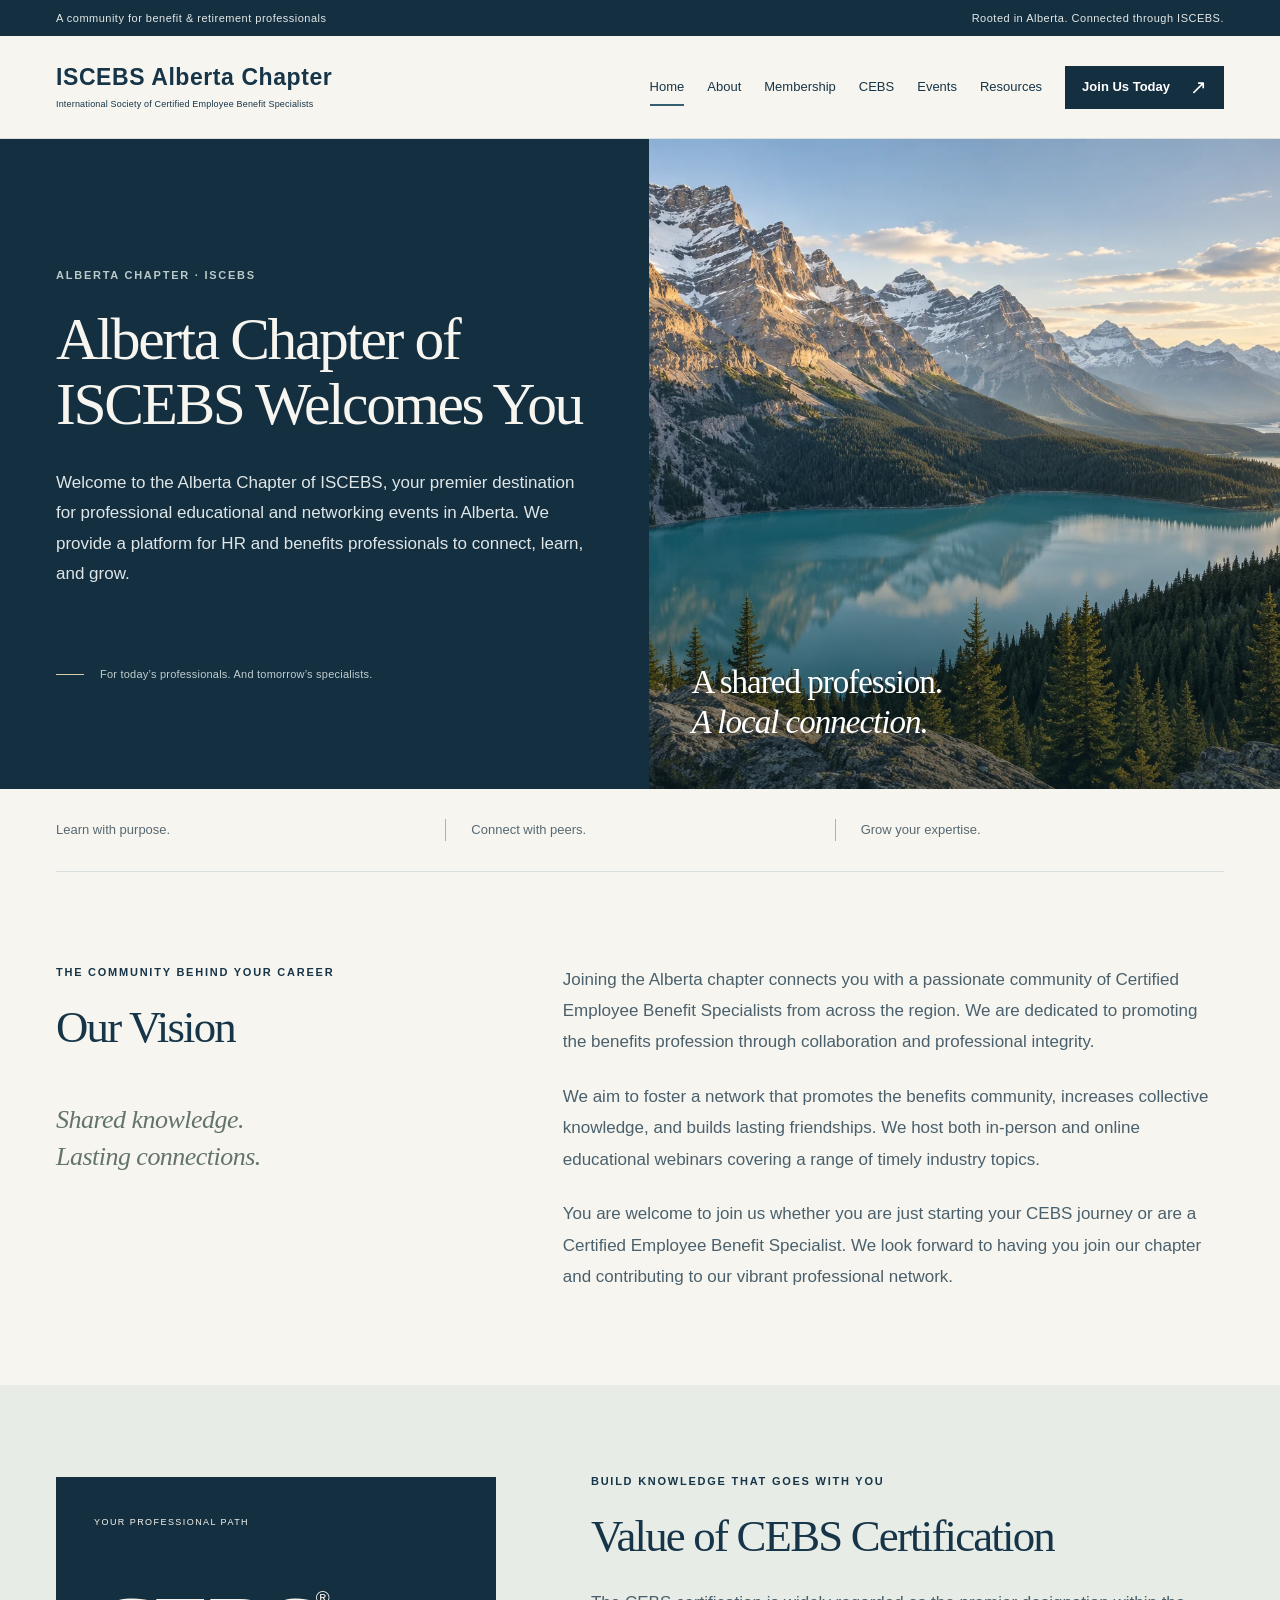
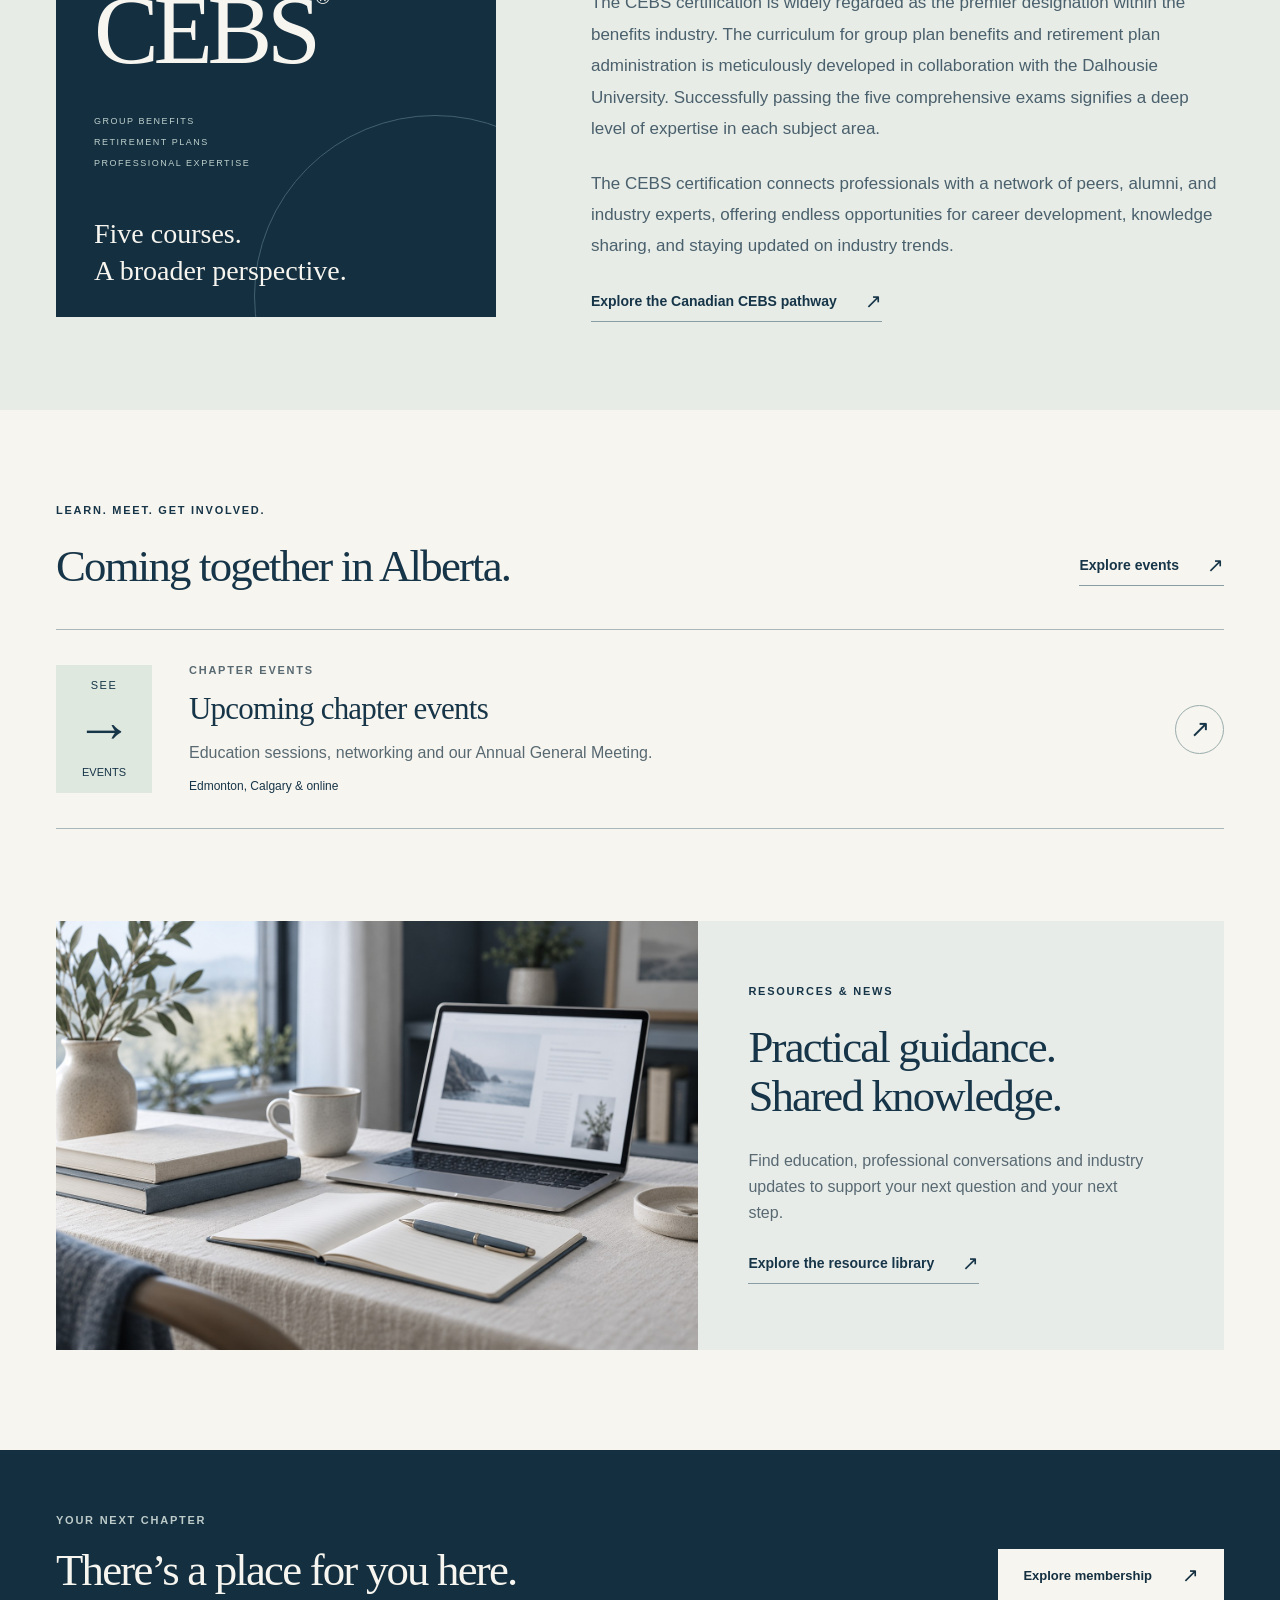
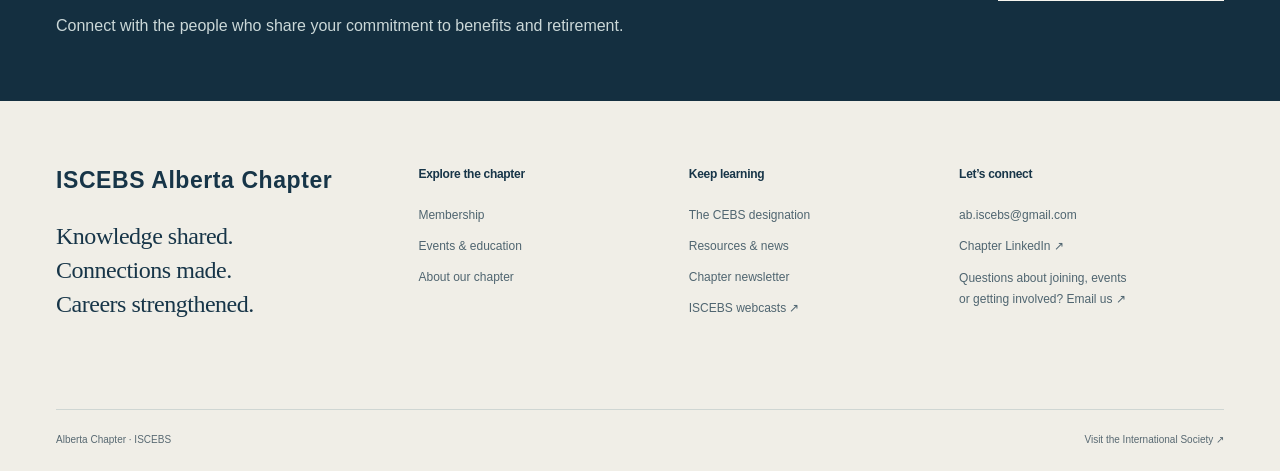
==== commit 6141889f: "Remove Join Us Today and Discover CEBS buttons from homepage hero Co-Authored-By: Claude Opus 5.5 <n" ====
--- a/index.html
+++ b/index.html
@@ -1,4 +1,4 @@
-<!doctype html><html lang="en-CA"><head><meta charset="UTF-8"><meta name="viewport" content="width=device-width,initial-scale=1"><meta name="description" content="The Alberta Chapter of ISCEBS connects employee benefit and retirement professionals across Alberta through CEBS education, events and networking."><meta property="og:type" content="website"><meta property="og:site_name" content="Alberta Chapter of ISCEBS"><meta property="og:title" content="ISCEBS Alberta Chapter | Employee Benefit &amp; Retirement Education"><meta property="og:description" content="The Alberta Chapter of ISCEBS connects employee benefit and retirement professionals across Alberta through CEBS education, events and networking."><meta property="og:url" content="https://abiscebs.com/"><meta property="og:image" content="https://abiscebs.com/assets/share.jpg"><meta property="og:image:width" content="1200"><meta property="og:image:height" content="630"><meta property="og:image:alt" content="ISCEBS Alberta Chapter – Knowledge shared. Connections made."><meta property="og:locale" content="en_CA"><meta name="twitter:card" content="summary_large_image"><meta name="theme-color" content="#142f40"><title>ISCEBS Alberta Chapter | Employee Benefit &amp; Retirement Education</title><link rel="icon" href="assets/favicon.svg" type="image/svg+xml"><link rel="stylesheet" href="assets/style.css"><script src="assets/site.js" defer></script><script src="assets/wix-config.js" defer></script><script src="assets/wix-client.js" defer></script><script src="assets/wix-home-event.js" defer></script><script type="application/ld+json">{"@context": "https://schema.org", "@graph": [{"@type": "Organization", "@id": "https://abiscebs.com/#organization", "name": "Alberta Chapter of ISCEBS", "alternateName": ["ISCEBS Alberta", "ISCEBS Alberta Chapter", "Alberta Chapter of the International Society of Certified Employee Benefit Specialists"], "url": "https://abiscebs.com/", "logo": "https://abiscebs.com/assets/logo.png", "image": "https://abiscebs.com/assets/share.jpg", "email": "ab.iscebs@gmail.com", "description": "The Alberta Chapter of the International Society of Certified Employee Benefit Specialists (ISCEBS): education, networking and the CEBS designation for benefits and retirement professionals in Alberta.", "areaServed": {"@type": "AdministrativeArea", "name": "Alberta, Canada"}, "sameAs": ["https://www.linkedin.com/company/94094639/"], "parentOrganization": {"@type": "Organization", "name": "International Society of Certified Employee Benefit Specialists", "alternateName": "ISCEBS", "url": "https://www.iscebs.org/"}}, {"@type": "WebSite", "@id": "https://abiscebs.com/#website", "url": "https://abiscebs.com/", "name": "Alberta Chapter of ISCEBS", "publisher": {"@id": "https://abiscebs.com/#organization"}, "inLanguage": "en-CA"}]}</script></head><body><a class="skip-link" href="#main">Skip to content</a><div class="topline"><div class="wrap">A community for benefit & retirement professionals<span>Rooted in Alberta. Connected through ISCEBS.</span></div></div><header><div class="wrap header-inner"><a class="wordmark" href="index.html" aria-label="Alberta Chapter of ISCEBS home"><strong>ISCEBS Alberta Chapter</strong><small>International Society of Certified Employee Benefit Specialists</small></a><button class="menu-toggle" aria-controls="site-nav" aria-expanded="false">Menu <span aria-hidden="true">☰</span></button><nav id="site-nav" aria-label="Main navigation"><a href="index.html" aria-current="page">Home</a><a href="about.html">About</a><a href="membership.html">Membership</a><a href="cebs.html">CEBS</a><a href="events.html">Events</a><a href="resources.html">Resources</a><a class="button nav-join" href="http://iscebs.org/join" target="_blank" rel="noopener noreferrer">Join Us Today<span aria-hidden="true">↗</span></a></nav></div></header><main id="main"><section class="hero"><div class="hero-copy"><div class="eyebrow">ALBERTA CHAPTER · ISCEBS</div><h1>Alberta Chapter of ISCEBS Welcomes You</h1><p>Welcome to the Alberta Chapter of ISCEBS, your premier destination for professional educational and networking events in Alberta. We provide a platform for HR and benefits professionals to connect, learn, and grow.</p><div class="actions"><a class="button light" href="http://iscebs.org/join" target="_blank" rel="noopener noreferrer">Join Us Today<span aria-hidden="true">↗</span></a><a class="hero-link" href="cebs.html">Discover CEBS<span aria-hidden="true">↗</span></a></div><div class="hero-note"><span class="short-rule"></span>For today’s professionals. And tomorrow’s specialists.</div></div><div class="hero-photo"><img src="assets/alberta.webp" alt="An alpine lake surrounded by Alberta’s Rocky Mountains" fetchpriority="high"><div class="photo-caption">A shared profession.<br><em>A local connection.</em></div></div></section>
+<!doctype html><html lang="en-CA"><head><meta charset="UTF-8"><meta name="viewport" content="width=device-width,initial-scale=1"><meta name="description" content="The Alberta Chapter of ISCEBS connects employee benefit and retirement professionals across Alberta through CEBS education, events and networking."><meta property="og:type" content="website"><meta property="og:site_name" content="Alberta Chapter of ISCEBS"><meta property="og:title" content="ISCEBS Alberta Chapter | Employee Benefit &amp; Retirement Education"><meta property="og:description" content="The Alberta Chapter of ISCEBS connects employee benefit and retirement professionals across Alberta through CEBS education, events and networking."><meta property="og:url" content="https://abiscebs.com/"><meta property="og:image" content="https://abiscebs.com/assets/share.jpg"><meta property="og:image:width" content="1200"><meta property="og:image:height" content="630"><meta property="og:image:alt" content="ISCEBS Alberta Chapter – Knowledge shared. Connections made."><meta property="og:locale" content="en_CA"><meta name="twitter:card" content="summary_large_image"><meta name="theme-color" content="#142f40"><title>ISCEBS Alberta Chapter | Employee Benefit &amp; Retirement Education</title><link rel="icon" href="assets/favicon.svg" type="image/svg+xml"><link rel="stylesheet" href="assets/style.css"><script src="assets/site.js" defer></script><script src="assets/wix-config.js" defer></script><script src="assets/wix-client.js" defer></script><script src="assets/wix-home-event.js" defer></script><script type="application/ld+json">{"@context": "https://schema.org", "@graph": [{"@type": "Organization", "@id": "https://abiscebs.com/#organization", "name": "Alberta Chapter of ISCEBS", "alternateName": ["ISCEBS Alberta", "ISCEBS Alberta Chapter", "Alberta Chapter of the International Society of Certified Employee Benefit Specialists"], "url": "https://abiscebs.com/", "logo": "https://abiscebs.com/assets/logo.png", "image": "https://abiscebs.com/assets/share.jpg", "email": "ab.iscebs@gmail.com", "description": "The Alberta Chapter of the International Society of Certified Employee Benefit Specialists (ISCEBS): education, networking and the CEBS designation for benefits and retirement professionals in Alberta.", "areaServed": {"@type": "AdministrativeArea", "name": "Alberta, Canada"}, "sameAs": ["https://www.linkedin.com/company/94094639/"], "parentOrganization": {"@type": "Organization", "name": "International Society of Certified Employee Benefit Specialists", "alternateName": "ISCEBS", "url": "https://www.iscebs.org/"}}, {"@type": "WebSite", "@id": "https://abiscebs.com/#website", "url": "https://abiscebs.com/", "name": "Alberta Chapter of ISCEBS", "publisher": {"@id": "https://abiscebs.com/#organization"}, "inLanguage": "en-CA"}]}</script></head><body><a class="skip-link" href="#main">Skip to content</a><div class="topline"><div class="wrap">A community for benefit & retirement professionals<span>Rooted in Alberta. Connected through ISCEBS.</span></div></div><header><div class="wrap header-inner"><a class="wordmark" href="index.html" aria-label="Alberta Chapter of ISCEBS home"><strong>ISCEBS Alberta Chapter</strong><small>International Society of Certified Employee Benefit Specialists</small></a><button class="menu-toggle" aria-controls="site-nav" aria-expanded="false">Menu <span aria-hidden="true">☰</span></button><nav id="site-nav" aria-label="Main navigation"><a href="index.html" aria-current="page">Home</a><a href="about.html">About</a><a href="membership.html">Membership</a><a href="cebs.html">CEBS</a><a href="events.html">Events</a><a href="resources.html">Resources</a><a class="button nav-join" href="http://iscebs.org/join" target="_blank" rel="noopener noreferrer">Join Us Today<span aria-hidden="true">↗</span></a></nav></div></header><main id="main"><section class="hero"><div class="hero-copy"><div class="eyebrow">ALBERTA CHAPTER · ISCEBS</div><h1>Alberta Chapter of ISCEBS Welcomes You</h1><p>Welcome to the Alberta Chapter of ISCEBS, your premier destination for professional educational and networking events in Alberta. We provide a platform for HR and benefits professionals to connect, learn, and grow.</p><div class="hero-note"><span class="short-rule"></span>For today’s professionals. And tomorrow’s specialists.</div></div><div class="hero-photo"><img src="assets/alberta.webp" alt="An alpine lake surrounded by Alberta’s Rocky Mountains" fetchpriority="high"><div class="photo-caption">A shared profession.<br><em>A local connection.</em></div></div></section>
 <div class="chapter-strip wrap"><span>Learn with purpose.</span><span>Connect with peers.</span><span>Grow your expertise.</span></div>
 <section class="wrap section vision-grid"><div><div class="eyebrow">THE COMMUNITY BEHIND YOUR CAREER</div><h2>Our Vision</h2><div class="margin-note">Shared knowledge.<br>Lasting connections.</div></div><div class="prose"><p>Joining the Alberta chapter connects you with a passionate community of Certified Employee Benefit Specialists from across the region. We are dedicated to promoting the benefits profession through collaboration and professional integrity.</p><p>We aim to foster a network that promotes the benefits community, increases collective knowledge, and builds lasting friendships. We host both in-person and online educational webinars covering a range of timely industry topics.</p><p>You are welcome to join us whether you are just starting your CEBS journey or are a Certified Employee Benefit Specialist. We look forward to having you join our chapter and contributing to our vibrant professional network.</p></div></section>
 <section class="credential-section"><div class="wrap credential-grid"><div class="credential-art" aria-hidden="true"><span>YOUR PROFESSIONAL PATH</span><div class="big-cebs">CEBS<span>®</span></div><div class="credential-lines"><span>GROUP BENEFITS</span><span>RETIREMENT PLANS</span><span>PROFESSIONAL EXPERTISE</span></div><div class="credential-bottom">Five courses.<br>A broader perspective.</div></div><div><div class="eyebrow">BUILD KNOWLEDGE THAT GOES WITH YOU</div><h2>Value of CEBS Certification</h2><div class="prose"><p>The CEBS certification is widely regarded as the premier designation within the benefits industry. The curriculum for group plan benefits and retirement plan administration is meticulously developed in collaboration with the Dalhousie University. Successfully passing the five comprehensive exams signifies a deep level of expertise in each subject area.</p><p>The CEBS certification connects professionals with a network of peers, alumni, and industry experts, offering endless opportunities for career development, knowledge sharing, and staying updated on industry trends.</p></div><a class="text-link" href="cebs.html">Explore the Canadian CEBS pathway<span aria-hidden="true">↗</span></a></div></div></section>
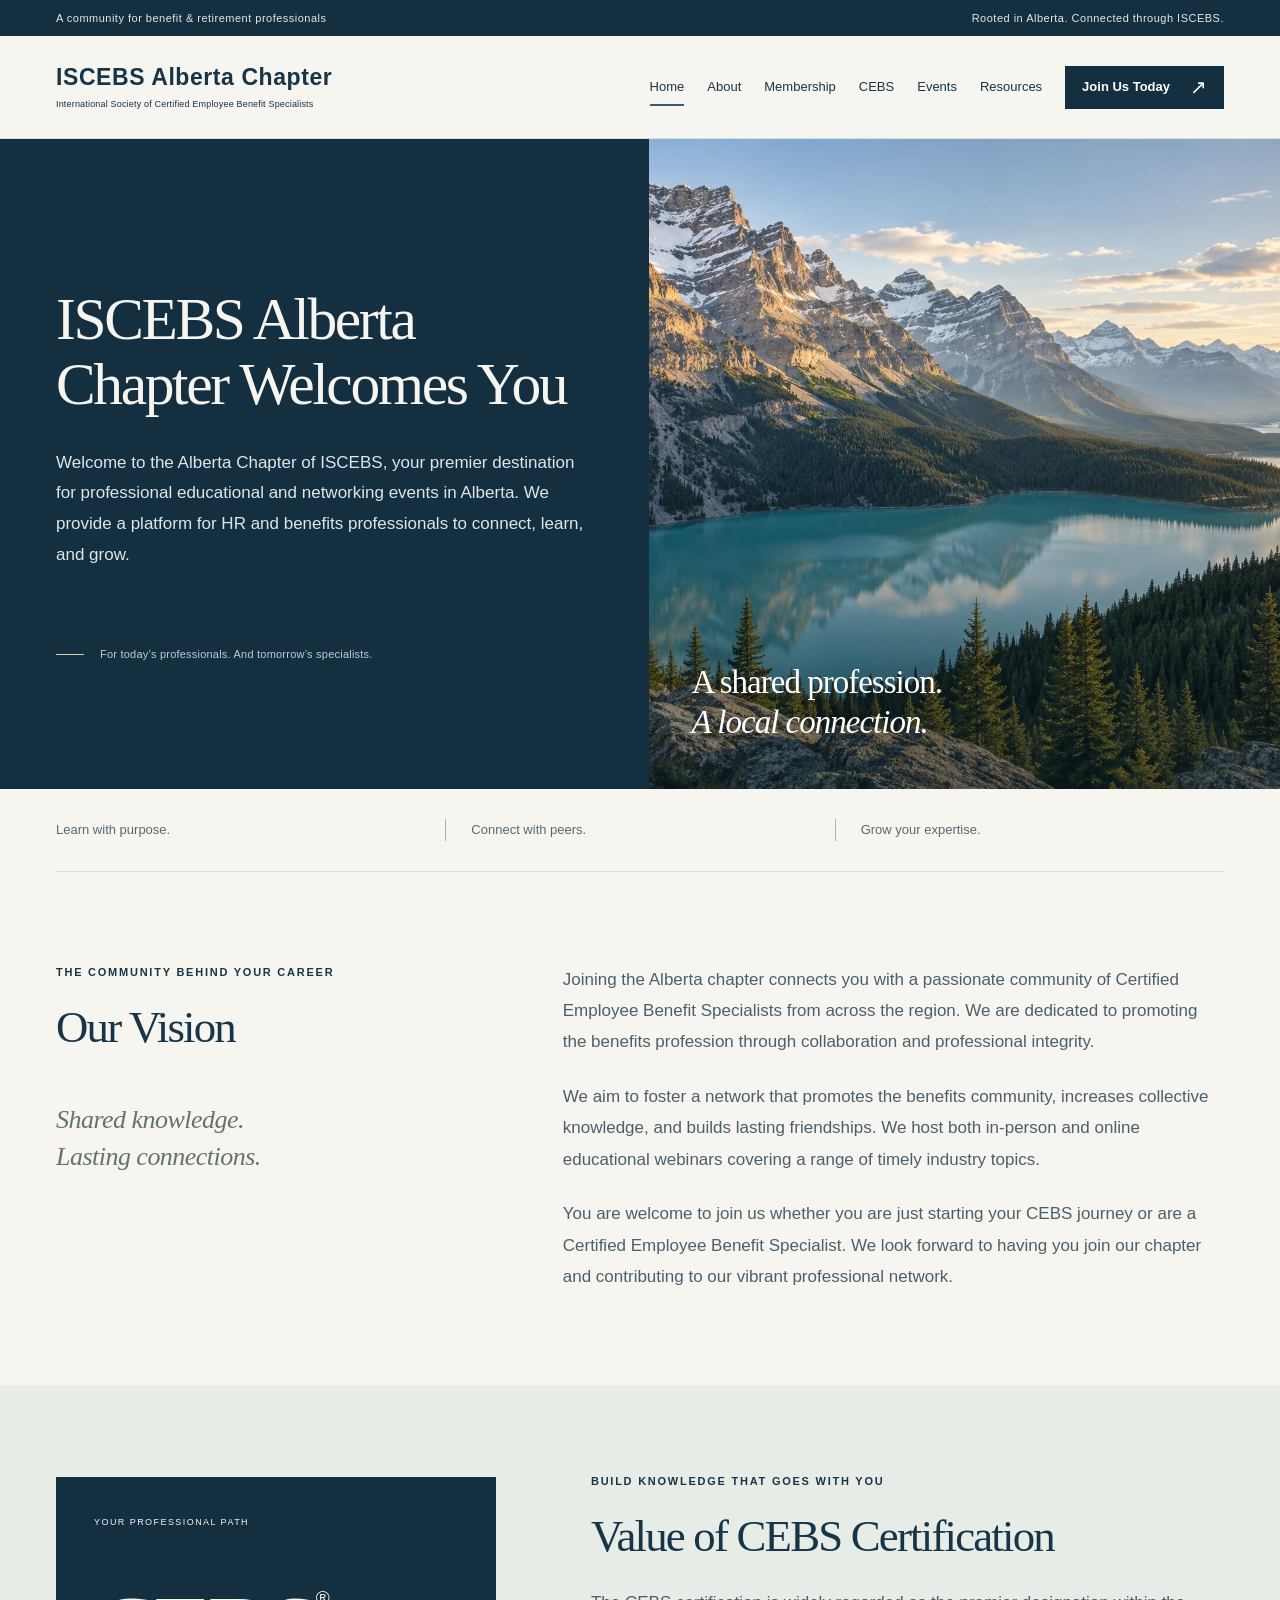
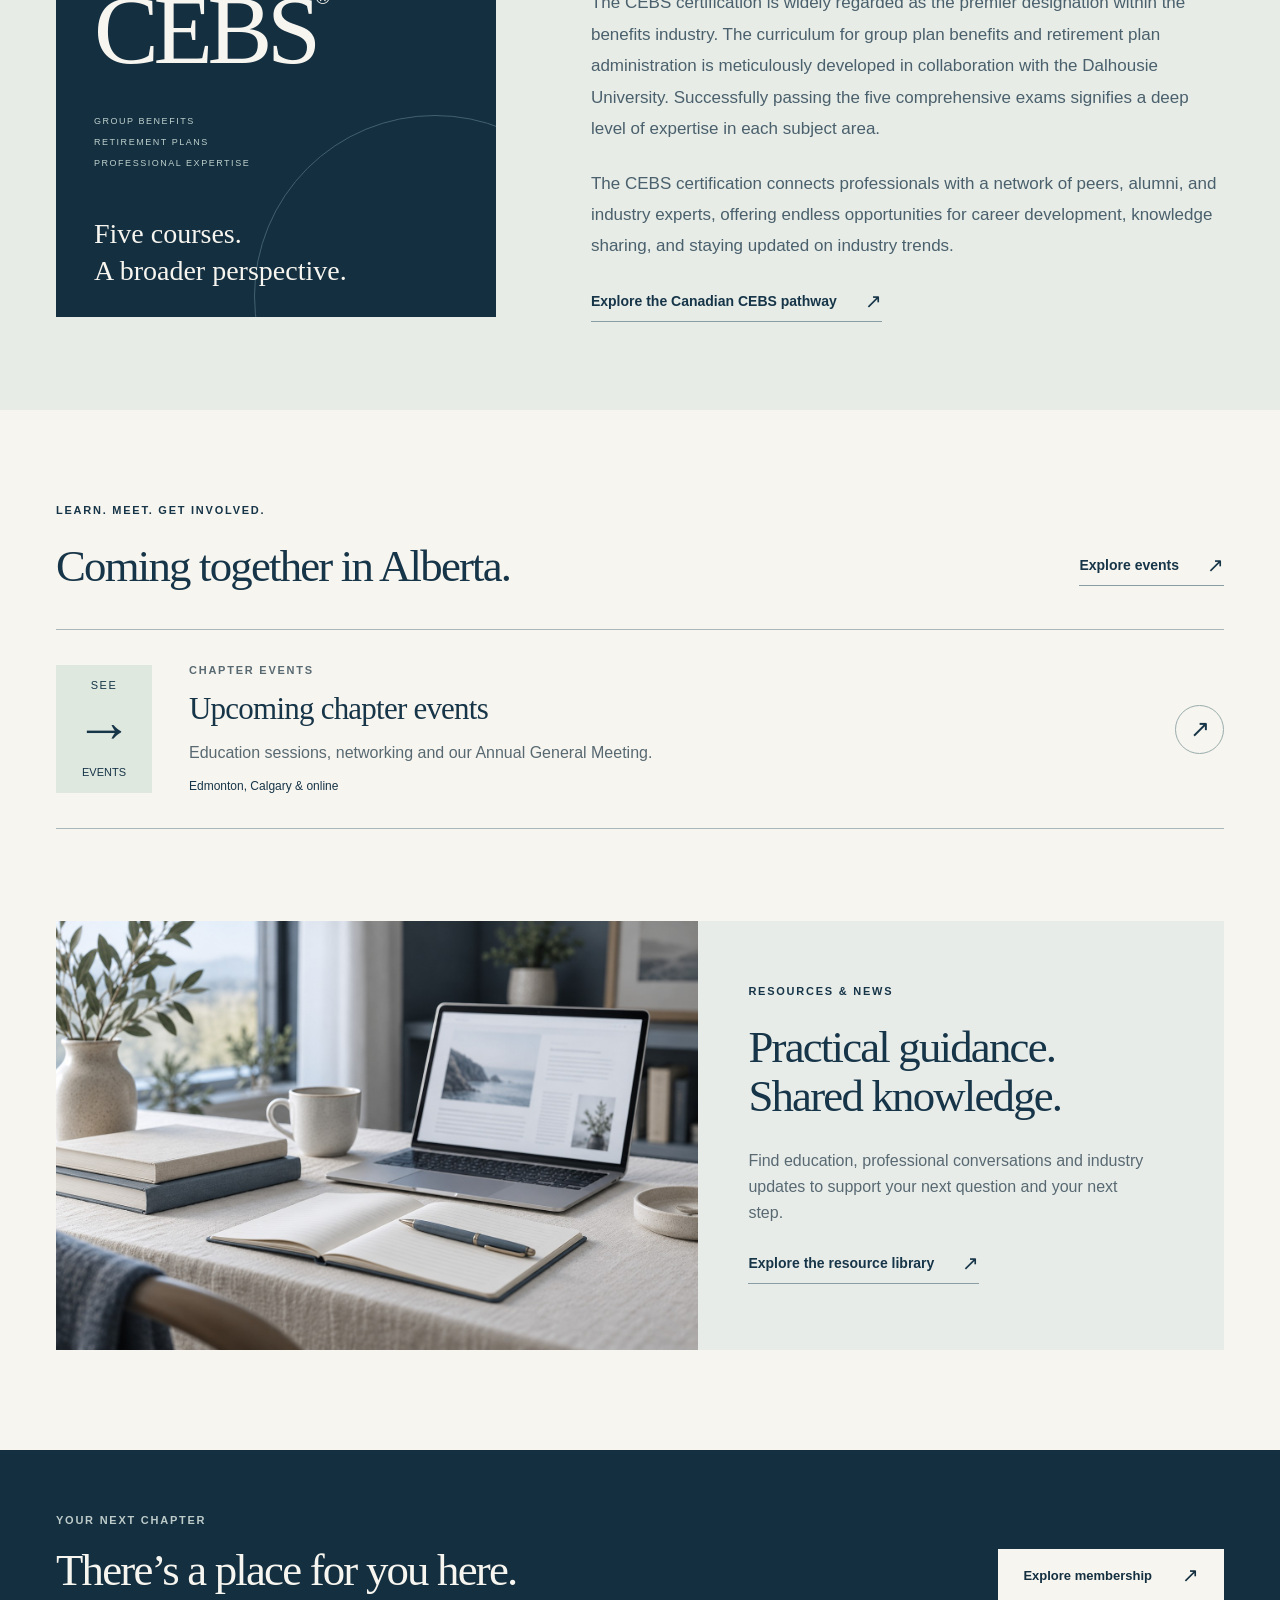
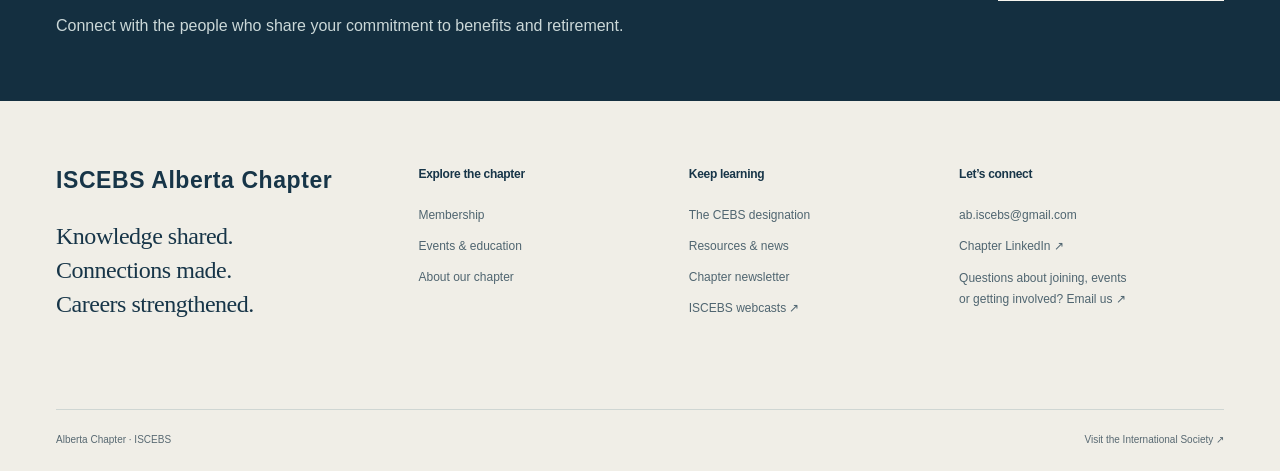
==== commit 889c4578: "Simplify homepage headline to ISCEBS Alberta Chapter Welcomes You Co-Authored-By: Claude Opus 5.5 <n" ====
--- a/index.html
+++ b/index.html
@@ -1,4 +1,4 @@
-<!doctype html><html lang="en-CA"><head><meta charset="UTF-8"><meta name="viewport" content="width=device-width,initial-scale=1"><meta name="description" content="The Alberta Chapter of ISCEBS connects employee benefit and retirement professionals across Alberta through CEBS education, events and networking."><meta property="og:type" content="website"><meta property="og:site_name" content="Alberta Chapter of ISCEBS"><meta property="og:title" content="ISCEBS Alberta Chapter | Employee Benefit &amp; Retirement Education"><meta property="og:description" content="The Alberta Chapter of ISCEBS connects employee benefit and retirement professionals across Alberta through CEBS education, events and networking."><meta property="og:url" content="https://abiscebs.com/"><meta property="og:image" content="https://abiscebs.com/assets/share.jpg"><meta property="og:image:width" content="1200"><meta property="og:image:height" content="630"><meta property="og:image:alt" content="ISCEBS Alberta Chapter – Knowledge shared. Connections made."><meta property="og:locale" content="en_CA"><meta name="twitter:card" content="summary_large_image"><meta name="theme-color" content="#142f40"><title>ISCEBS Alberta Chapter | Employee Benefit &amp; Retirement Education</title><link rel="icon" href="assets/favicon.svg" type="image/svg+xml"><link rel="stylesheet" href="assets/style.css"><script src="assets/site.js" defer></script><script src="assets/wix-config.js" defer></script><script src="assets/wix-client.js" defer></script><script src="assets/wix-home-event.js" defer></script><script type="application/ld+json">{"@context": "https://schema.org", "@graph": [{"@type": "Organization", "@id": "https://abiscebs.com/#organization", "name": "Alberta Chapter of ISCEBS", "alternateName": ["ISCEBS Alberta", "ISCEBS Alberta Chapter", "Alberta Chapter of the International Society of Certified Employee Benefit Specialists"], "url": "https://abiscebs.com/", "logo": "https://abiscebs.com/assets/logo.png", "image": "https://abiscebs.com/assets/share.jpg", "email": "ab.iscebs@gmail.com", "description": "The Alberta Chapter of the International Society of Certified Employee Benefit Specialists (ISCEBS): education, networking and the CEBS designation for benefits and retirement professionals in Alberta.", "areaServed": {"@type": "AdministrativeArea", "name": "Alberta, Canada"}, "sameAs": ["https://www.linkedin.com/company/94094639/"], "parentOrganization": {"@type": "Organization", "name": "International Society of Certified Employee Benefit Specialists", "alternateName": "ISCEBS", "url": "https://www.iscebs.org/"}}, {"@type": "WebSite", "@id": "https://abiscebs.com/#website", "url": "https://abiscebs.com/", "name": "Alberta Chapter of ISCEBS", "publisher": {"@id": "https://abiscebs.com/#organization"}, "inLanguage": "en-CA"}]}</script></head><body><a class="skip-link" href="#main">Skip to content</a><div class="topline"><div class="wrap">A community for benefit & retirement professionals<span>Rooted in Alberta. Connected through ISCEBS.</span></div></div><header><div class="wrap header-inner"><a class="wordmark" href="index.html" aria-label="Alberta Chapter of ISCEBS home"><strong>ISCEBS Alberta Chapter</strong><small>International Society of Certified Employee Benefit Specialists</small></a><button class="menu-toggle" aria-controls="site-nav" aria-expanded="false">Menu <span aria-hidden="true">☰</span></button><nav id="site-nav" aria-label="Main navigation"><a href="index.html" aria-current="page">Home</a><a href="about.html">About</a><a href="membership.html">Membership</a><a href="cebs.html">CEBS</a><a href="events.html">Events</a><a href="resources.html">Resources</a><a class="button nav-join" href="http://iscebs.org/join" target="_blank" rel="noopener noreferrer">Join Us Today<span aria-hidden="true">↗</span></a></nav></div></header><main id="main"><section class="hero"><div class="hero-copy"><div class="eyebrow">ALBERTA CHAPTER · ISCEBS</div><h1>Alberta Chapter of ISCEBS Welcomes You</h1><p>Welcome to the Alberta Chapter of ISCEBS, your premier destination for professional educational and networking events in Alberta. We provide a platform for HR and benefits professionals to connect, learn, and grow.</p><div class="hero-note"><span class="short-rule"></span>For today’s professionals. And tomorrow’s specialists.</div></div><div class="hero-photo"><img src="assets/alberta.webp" alt="An alpine lake surrounded by Alberta’s Rocky Mountains" fetchpriority="high"><div class="photo-caption">A shared profession.<br><em>A local connection.</em></div></div></section>
+<!doctype html><html lang="en-CA"><head><meta charset="UTF-8"><meta name="viewport" content="width=device-width,initial-scale=1"><meta name="description" content="The Alberta Chapter of ISCEBS connects employee benefit and retirement professionals across Alberta through CEBS education, events and networking."><meta property="og:type" content="website"><meta property="og:site_name" content="Alberta Chapter of ISCEBS"><meta property="og:title" content="ISCEBS Alberta Chapter | Employee Benefit &amp; Retirement Education"><meta property="og:description" content="The Alberta Chapter of ISCEBS connects employee benefit and retirement professionals across Alberta through CEBS education, events and networking."><meta property="og:url" content="https://abiscebs.com/"><meta property="og:image" content="https://abiscebs.com/assets/share.jpg"><meta property="og:image:width" content="1200"><meta property="og:image:height" content="630"><meta property="og:image:alt" content="ISCEBS Alberta Chapter – Knowledge shared. Connections made."><meta property="og:locale" content="en_CA"><meta name="twitter:card" content="summary_large_image"><meta name="theme-color" content="#142f40"><title>ISCEBS Alberta Chapter | Employee Benefit &amp; Retirement Education</title><link rel="icon" href="assets/favicon.svg" type="image/svg+xml"><link rel="stylesheet" href="assets/style.css"><script src="assets/site.js" defer></script><script src="assets/wix-config.js" defer></script><script src="assets/wix-client.js" defer></script><script src="assets/wix-home-event.js" defer></script><script type="application/ld+json">{"@context": "https://schema.org", "@graph": [{"@type": "Organization", "@id": "https://abiscebs.com/#organization", "name": "Alberta Chapter of ISCEBS", "alternateName": ["ISCEBS Alberta", "ISCEBS Alberta Chapter", "Alberta Chapter of the International Society of Certified Employee Benefit Specialists"], "url": "https://abiscebs.com/", "logo": "https://abiscebs.com/assets/logo.png", "image": "https://abiscebs.com/assets/share.jpg", "email": "ab.iscebs@gmail.com", "description": "The Alberta Chapter of the International Society of Certified Employee Benefit Specialists (ISCEBS): education, networking and the CEBS designation for benefits and retirement professionals in Alberta.", "areaServed": {"@type": "AdministrativeArea", "name": "Alberta, Canada"}, "sameAs": ["https://www.linkedin.com/company/94094639/"], "parentOrganization": {"@type": "Organization", "name": "International Society of Certified Employee Benefit Specialists", "alternateName": "ISCEBS", "url": "https://www.iscebs.org/"}}, {"@type": "WebSite", "@id": "https://abiscebs.com/#website", "url": "https://abiscebs.com/", "name": "Alberta Chapter of ISCEBS", "publisher": {"@id": "https://abiscebs.com/#organization"}, "inLanguage": "en-CA"}]}</script></head><body><a class="skip-link" href="#main">Skip to content</a><div class="topline"><div class="wrap">A community for benefit & retirement professionals<span>Rooted in Alberta. Connected through ISCEBS.</span></div></div><header><div class="wrap header-inner"><a class="wordmark" href="index.html" aria-label="Alberta Chapter of ISCEBS home"><strong>ISCEBS Alberta Chapter</strong><small>International Society of Certified Employee Benefit Specialists</small></a><button class="menu-toggle" aria-controls="site-nav" aria-expanded="false">Menu <span aria-hidden="true">☰</span></button><nav id="site-nav" aria-label="Main navigation"><a href="index.html" aria-current="page">Home</a><a href="about.html">About</a><a href="membership.html">Membership</a><a href="cebs.html">CEBS</a><a href="events.html">Events</a><a href="resources.html">Resources</a><a class="button nav-join" href="http://iscebs.org/join" target="_blank" rel="noopener noreferrer">Join Us Today<span aria-hidden="true">↗</span></a></nav></div></header><main id="main"><section class="hero"><div class="hero-copy"><h1>ISCEBS Alberta Chapter Welcomes You</h1><p>Welcome to the Alberta Chapter of ISCEBS, your premier destination for professional educational and networking events in Alberta. We provide a platform for HR and benefits professionals to connect, learn, and grow.</p><div class="hero-note"><span class="short-rule"></span>For today’s professionals. And tomorrow’s specialists.</div></div><div class="hero-photo"><img src="assets/alberta.webp" alt="An alpine lake surrounded by Alberta’s Rocky Mountains" fetchpriority="high"><div class="photo-caption">A shared profession.<br><em>A local connection.</em></div></div></section>
 <div class="chapter-strip wrap"><span>Learn with purpose.</span><span>Connect with peers.</span><span>Grow your expertise.</span></div>
 <section class="wrap section vision-grid"><div><div class="eyebrow">THE COMMUNITY BEHIND YOUR CAREER</div><h2>Our Vision</h2><div class="margin-note">Shared knowledge.<br>Lasting connections.</div></div><div class="prose"><p>Joining the Alberta chapter connects you with a passionate community of Certified Employee Benefit Specialists from across the region. We are dedicated to promoting the benefits profession through collaboration and professional integrity.</p><p>We aim to foster a network that promotes the benefits community, increases collective knowledge, and builds lasting friendships. We host both in-person and online educational webinars covering a range of timely industry topics.</p><p>You are welcome to join us whether you are just starting your CEBS journey or are a Certified Employee Benefit Specialist. We look forward to having you join our chapter and contributing to our vibrant professional network.</p></div></section>
 <section class="credential-section"><div class="wrap credential-grid"><div class="credential-art" aria-hidden="true"><span>YOUR PROFESSIONAL PATH</span><div class="big-cebs">CEBS<span>®</span></div><div class="credential-lines"><span>GROUP BENEFITS</span><span>RETIREMENT PLANS</span><span>PROFESSIONAL EXPERTISE</span></div><div class="credential-bottom">Five courses.<br>A broader perspective.</div></div><div><div class="eyebrow">BUILD KNOWLEDGE THAT GOES WITH YOU</div><h2>Value of CEBS Certification</h2><div class="prose"><p>The CEBS certification is widely regarded as the premier designation within the benefits industry. The curriculum for group plan benefits and retirement plan administration is meticulously developed in collaboration with the Dalhousie University. Successfully passing the five comprehensive exams signifies a deep level of expertise in each subject area.</p><p>The CEBS certification connects professionals with a network of peers, alumni, and industry experts, offering endless opportunities for career development, knowledge sharing, and staying updated on industry trends.</p></div><a class="text-link" href="cebs.html">Explore the Canadian CEBS pathway<span aria-hidden="true">↗</span></a></div></div></section>
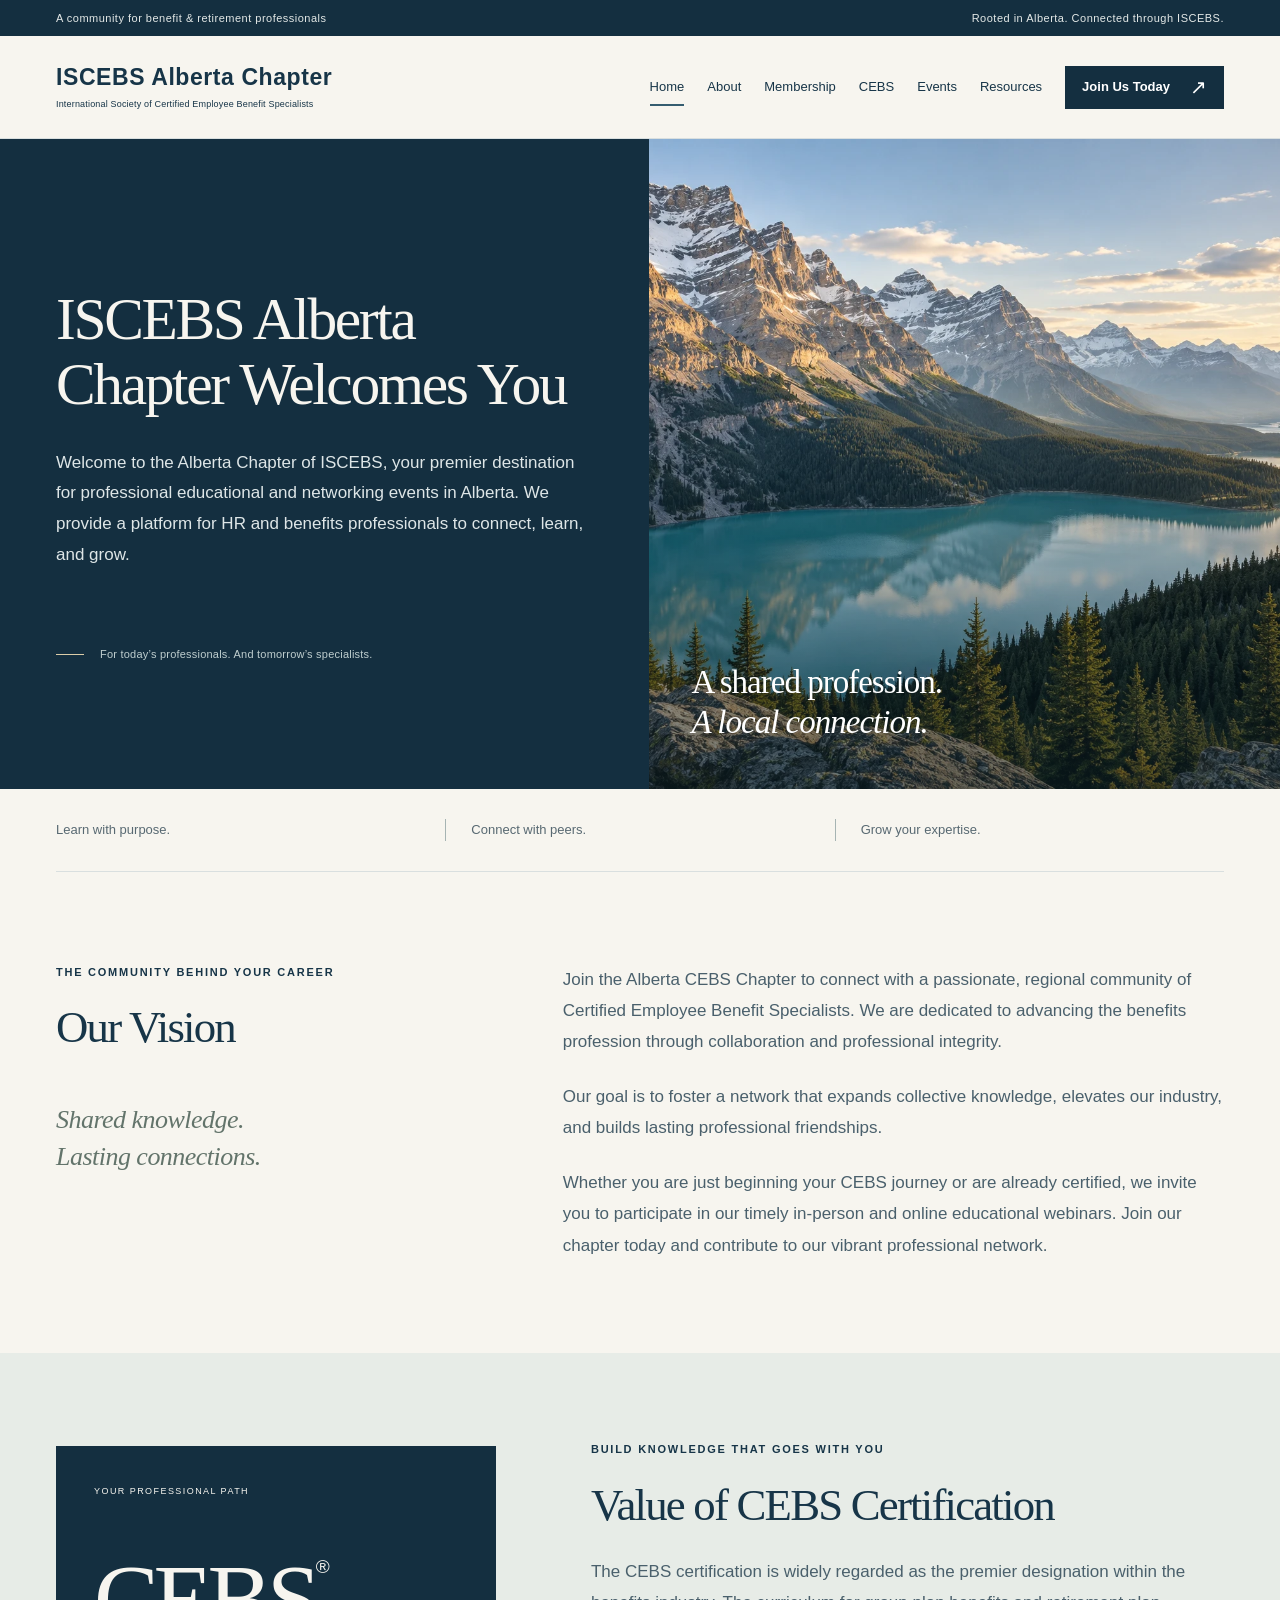
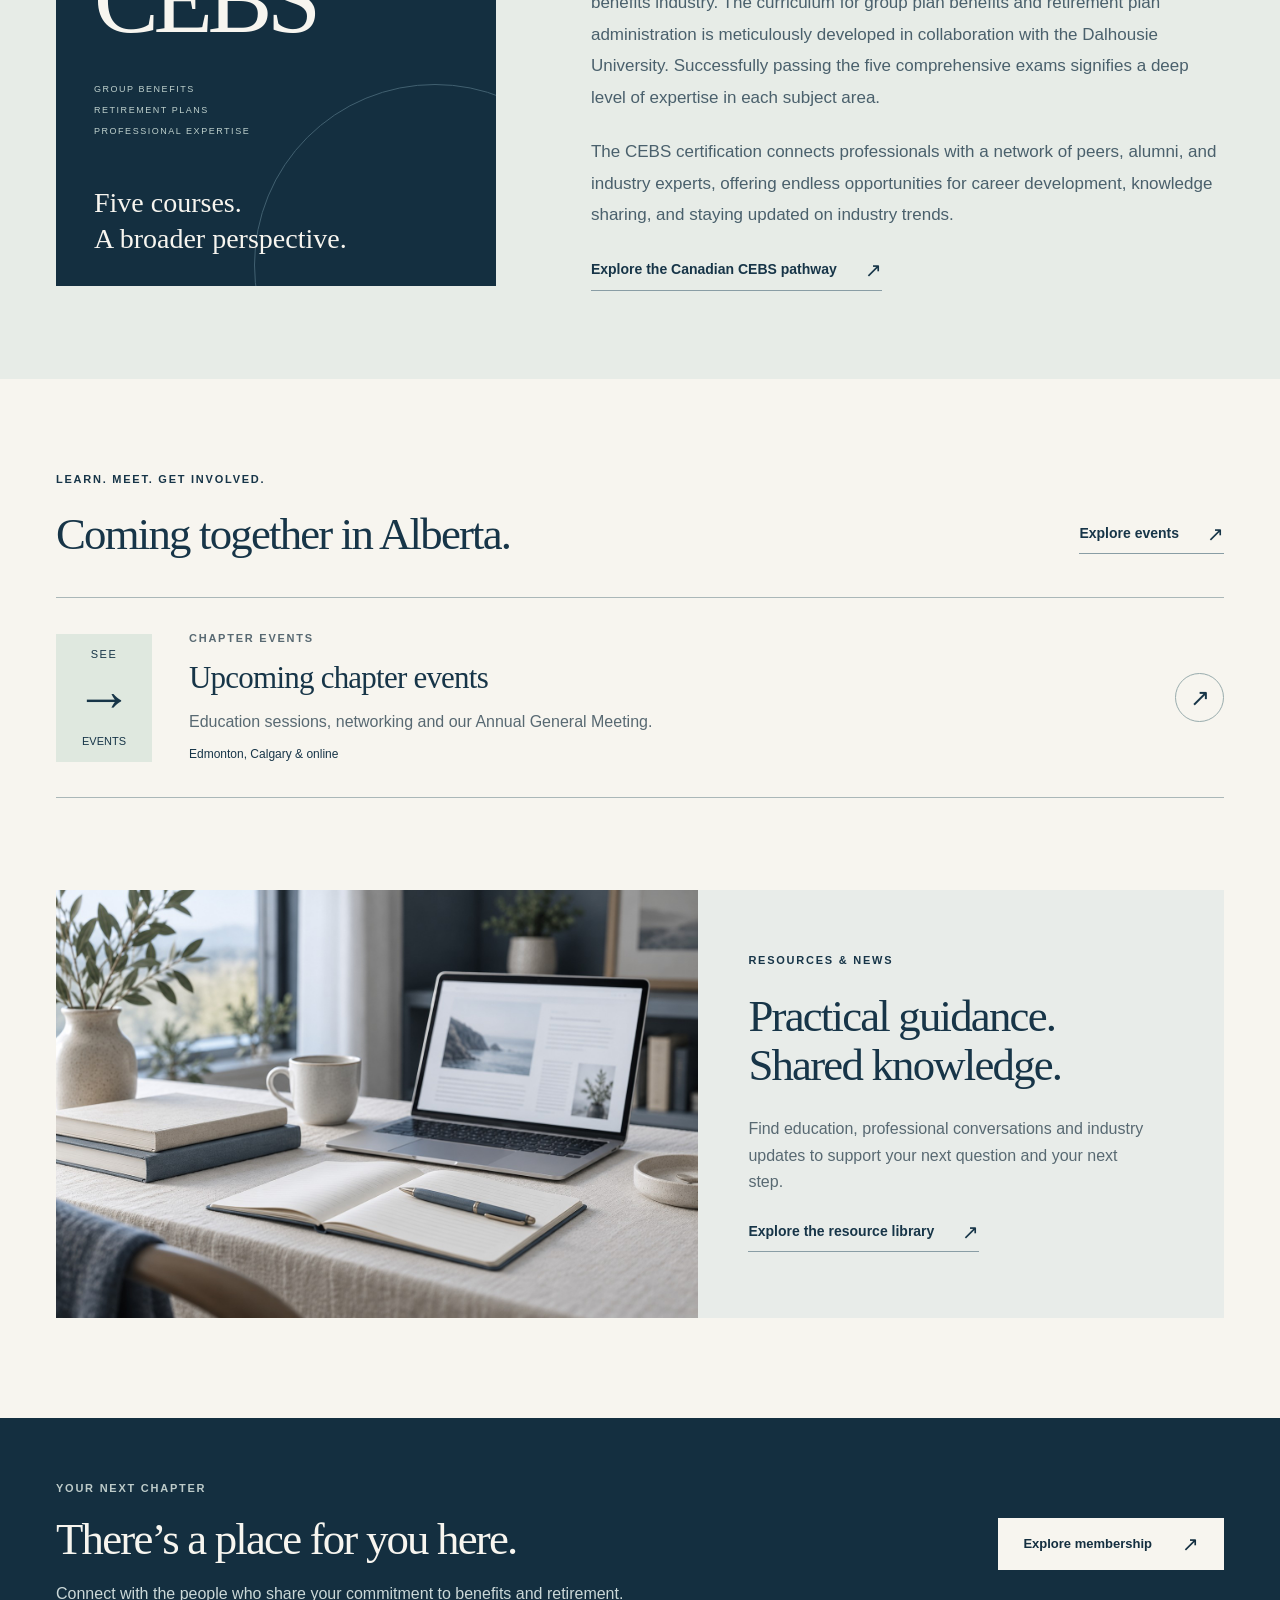
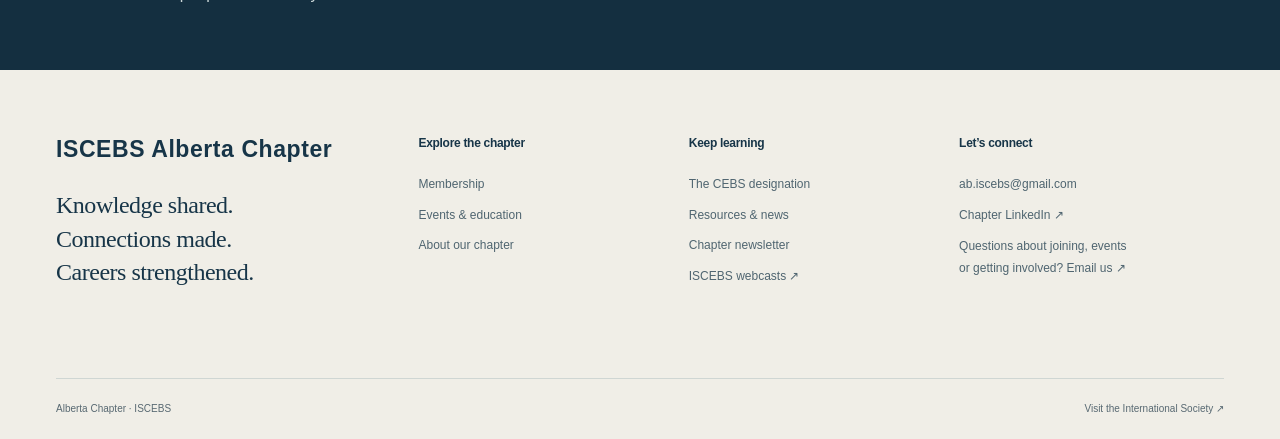
==== commit 299106b3: "Update Our Vision copy on homepage Co-Authored-By: Claude Opus 5.5 <noreply@anthropic.com> Claude-Se" ====
--- a/index.html
+++ b/index.html
@@ -1,6 +1,6 @@
 <!doctype html><html lang="en-CA"><head><meta charset="UTF-8"><meta name="viewport" content="width=device-width,initial-scale=1"><meta name="description" content="The Alberta Chapter of ISCEBS connects employee benefit and retirement professionals across Alberta through CEBS education, events and networking."><meta property="og:type" content="website"><meta property="og:site_name" content="Alberta Chapter of ISCEBS"><meta property="og:title" content="ISCEBS Alberta Chapter | Employee Benefit &amp; Retirement Education"><meta property="og:description" content="The Alberta Chapter of ISCEBS connects employee benefit and retirement professionals across Alberta through CEBS education, events and networking."><meta property="og:url" content="https://abiscebs.com/"><meta property="og:image" content="https://abiscebs.com/assets/share.jpg"><meta property="og:image:width" content="1200"><meta property="og:image:height" content="630"><meta property="og:image:alt" content="ISCEBS Alberta Chapter – Knowledge shared. Connections made."><meta property="og:locale" content="en_CA"><meta name="twitter:card" content="summary_large_image"><meta name="theme-color" content="#142f40"><title>ISCEBS Alberta Chapter | Employee Benefit &amp; Retirement Education</title><link rel="icon" href="assets/favicon.svg" type="image/svg+xml"><link rel="stylesheet" href="assets/style.css"><script src="assets/site.js" defer></script><script src="assets/wix-config.js" defer></script><script src="assets/wix-client.js" defer></script><script src="assets/wix-home-event.js" defer></script><script type="application/ld+json">{"@context": "https://schema.org", "@graph": [{"@type": "Organization", "@id": "https://abiscebs.com/#organization", "name": "Alberta Chapter of ISCEBS", "alternateName": ["ISCEBS Alberta", "ISCEBS Alberta Chapter", "Alberta Chapter of the International Society of Certified Employee Benefit Specialists"], "url": "https://abiscebs.com/", "logo": "https://abiscebs.com/assets/logo.png", "image": "https://abiscebs.com/assets/share.jpg", "email": "ab.iscebs@gmail.com", "description": "The Alberta Chapter of the International Society of Certified Employee Benefit Specialists (ISCEBS): education, networking and the CEBS designation for benefits and retirement professionals in Alberta.", "areaServed": {"@type": "AdministrativeArea", "name": "Alberta, Canada"}, "sameAs": ["https://www.linkedin.com/company/94094639/"], "parentOrganization": {"@type": "Organization", "name": "International Society of Certified Employee Benefit Specialists", "alternateName": "ISCEBS", "url": "https://www.iscebs.org/"}}, {"@type": "WebSite", "@id": "https://abiscebs.com/#website", "url": "https://abiscebs.com/", "name": "Alberta Chapter of ISCEBS", "publisher": {"@id": "https://abiscebs.com/#organization"}, "inLanguage": "en-CA"}]}</script></head><body><a class="skip-link" href="#main">Skip to content</a><div class="topline"><div class="wrap">A community for benefit & retirement professionals<span>Rooted in Alberta. Connected through ISCEBS.</span></div></div><header><div class="wrap header-inner"><a class="wordmark" href="index.html" aria-label="Alberta Chapter of ISCEBS home"><strong>ISCEBS Alberta Chapter</strong><small>International Society of Certified Employee Benefit Specialists</small></a><button class="menu-toggle" aria-controls="site-nav" aria-expanded="false">Menu <span aria-hidden="true">☰</span></button><nav id="site-nav" aria-label="Main navigation"><a href="index.html" aria-current="page">Home</a><a href="about.html">About</a><a href="membership.html">Membership</a><a href="cebs.html">CEBS</a><a href="events.html">Events</a><a href="resources.html">Resources</a><a class="button nav-join" href="http://iscebs.org/join" target="_blank" rel="noopener noreferrer">Join Us Today<span aria-hidden="true">↗</span></a></nav></div></header><main id="main"><section class="hero"><div class="hero-copy"><h1>ISCEBS Alberta Chapter Welcomes You</h1><p>Welcome to the Alberta Chapter of ISCEBS, your premier destination for professional educational and networking events in Alberta. We provide a platform for HR and benefits professionals to connect, learn, and grow.</p><div class="hero-note"><span class="short-rule"></span>For today’s professionals. And tomorrow’s specialists.</div></div><div class="hero-photo"><img src="assets/alberta.webp" alt="An alpine lake surrounded by Alberta’s Rocky Mountains" fetchpriority="high"><div class="photo-caption">A shared profession.<br><em>A local connection.</em></div></div></section>
 <div class="chapter-strip wrap"><span>Learn with purpose.</span><span>Connect with peers.</span><span>Grow your expertise.</span></div>
-<section class="wrap section vision-grid"><div><div class="eyebrow">THE COMMUNITY BEHIND YOUR CAREER</div><h2>Our Vision</h2><div class="margin-note">Shared knowledge.<br>Lasting connections.</div></div><div class="prose"><p>Joining the Alberta chapter connects you with a passionate community of Certified Employee Benefit Specialists from across the region. We are dedicated to promoting the benefits profession through collaboration and professional integrity.</p><p>We aim to foster a network that promotes the benefits community, increases collective knowledge, and builds lasting friendships. We host both in-person and online educational webinars covering a range of timely industry topics.</p><p>You are welcome to join us whether you are just starting your CEBS journey or are a Certified Employee Benefit Specialist. We look forward to having you join our chapter and contributing to our vibrant professional network.</p></div></section>
+<section class="wrap section vision-grid"><div><div class="eyebrow">THE COMMUNITY BEHIND YOUR CAREER</div><h2>Our Vision</h2><div class="margin-note">Shared knowledge.<br>Lasting connections.</div></div><div class="prose"><p>Join the Alberta CEBS Chapter to connect with a passionate, regional community of Certified Employee Benefit Specialists. We are dedicated to advancing the benefits profession through collaboration and professional integrity.</p><p>Our goal is to foster a network that expands collective knowledge, elevates our industry, and builds lasting professional friendships.</p><p>Whether you are just beginning your CEBS journey or are already certified, we invite you to participate in our timely in-person and online educational webinars. Join our chapter today and contribute to our vibrant professional network.</p></div></section>
 <section class="credential-section"><div class="wrap credential-grid"><div class="credential-art" aria-hidden="true"><span>YOUR PROFESSIONAL PATH</span><div class="big-cebs">CEBS<span>®</span></div><div class="credential-lines"><span>GROUP BENEFITS</span><span>RETIREMENT PLANS</span><span>PROFESSIONAL EXPERTISE</span></div><div class="credential-bottom">Five courses.<br>A broader perspective.</div></div><div><div class="eyebrow">BUILD KNOWLEDGE THAT GOES WITH YOU</div><h2>Value of CEBS Certification</h2><div class="prose"><p>The CEBS certification is widely regarded as the premier designation within the benefits industry. The curriculum for group plan benefits and retirement plan administration is meticulously developed in collaboration with the Dalhousie University. Successfully passing the five comprehensive exams signifies a deep level of expertise in each subject area.</p><p>The CEBS certification connects professionals with a network of peers, alumni, and industry experts, offering endless opportunities for career development, knowledge sharing, and staying updated on industry trends.</p></div><a class="text-link" href="cebs.html">Explore the Canadian CEBS pathway<span aria-hidden="true">↗</span></a></div></div></section>
 <section class="wrap section"><div class="section-top"><div><div class="eyebrow">LEARN. MEET. GET INVOLVED.</div><h2>Coming together in Alberta.</h2></div><a class="text-link" href="events.html">Explore events<span aria-hidden="true">↗</span></a></div><a class="event-feature" href="events.html" data-wix-home-event><div class="event-date"><span>SEE</span><strong>→</strong><small>EVENTS</small></div><div class="event-info"><div class="eyebrow">CHAPTER EVENTS</div><h3>Upcoming chapter events</h3><p>Education sessions, networking and our Annual General Meeting.</p><div class="event-meta">Edmonton, Calgary & online</div></div><span class="round-arrow" aria-hidden="true">↗</span></a></section>
 <section class="resource-feature wrap"><div class="resource-photo"><img src="assets/resources-desk.jpg" alt="A quiet desk with a laptop, books and a ceramic cup" loading="lazy"></div><div class="resource-copy"><div class="eyebrow">RESOURCES & NEWS</div><h2>Practical guidance.<br>Shared knowledge.</h2><p>Find education, professional conversations and industry updates to support your next question and your next step.</p><a class="text-link" href="resources.html">Explore the resource library<span aria-hidden="true">↗</span></a></div></section><section class="join-band"><div class="wrap join-inner"><div><div class="eyebrow">YOUR NEXT CHAPTER</div><h2>There’s a place for you here.</h2><p>Connect with the people who share your commitment to benefits and retirement.</p></div><a class="button light" href="membership.html">Explore membership<span aria-hidden="true">↗</span></a></div></section></main><footer><div class="wrap footer-main"><div class="footer-brand"><a class="wordmark" href="index.html"><strong>ISCEBS Alberta Chapter</strong></a><p>Knowledge shared.<br>Connections made.<br>Careers strengthened.</p></div><div><h3>Explore the chapter</h3><a href="membership.html">Membership</a><a href="events.html">Events & education</a><a href="about.html">About our chapter</a></div><div><h3>Keep learning</h3><a href="cebs.html">The CEBS designation</a><a href="resources.html">Resources & news</a><a href="newsletter.html">Chapter newsletter</a><a href="https://www.iscebs.org/home/education---resources/webcasts" target="_blank" rel="noopener noreferrer">ISCEBS webcasts ↗</a></div><div><h3>Let’s connect</h3><a href="mailto:ab.iscebs@gmail.com">ab.iscebs@gmail.com</a><a href="https://www.linkedin.com/company/94094639/" target="_blank" rel="noopener noreferrer">Chapter LinkedIn ↗</a><p>Questions about joining, events<br>or getting involved? <a class="footer-email" href="mailto:ab.iscebs@gmail.com">Email us&nbsp;<span aria-hidden="true">↗</span></a></p></div></div><div class="wrap footer-bottom"><span>Alberta Chapter · ISCEBS</span><a href="https://www.iscebs.org/" target="_blank" rel="noopener noreferrer">Visit the International Society ↗</a></div></footer></body></html>
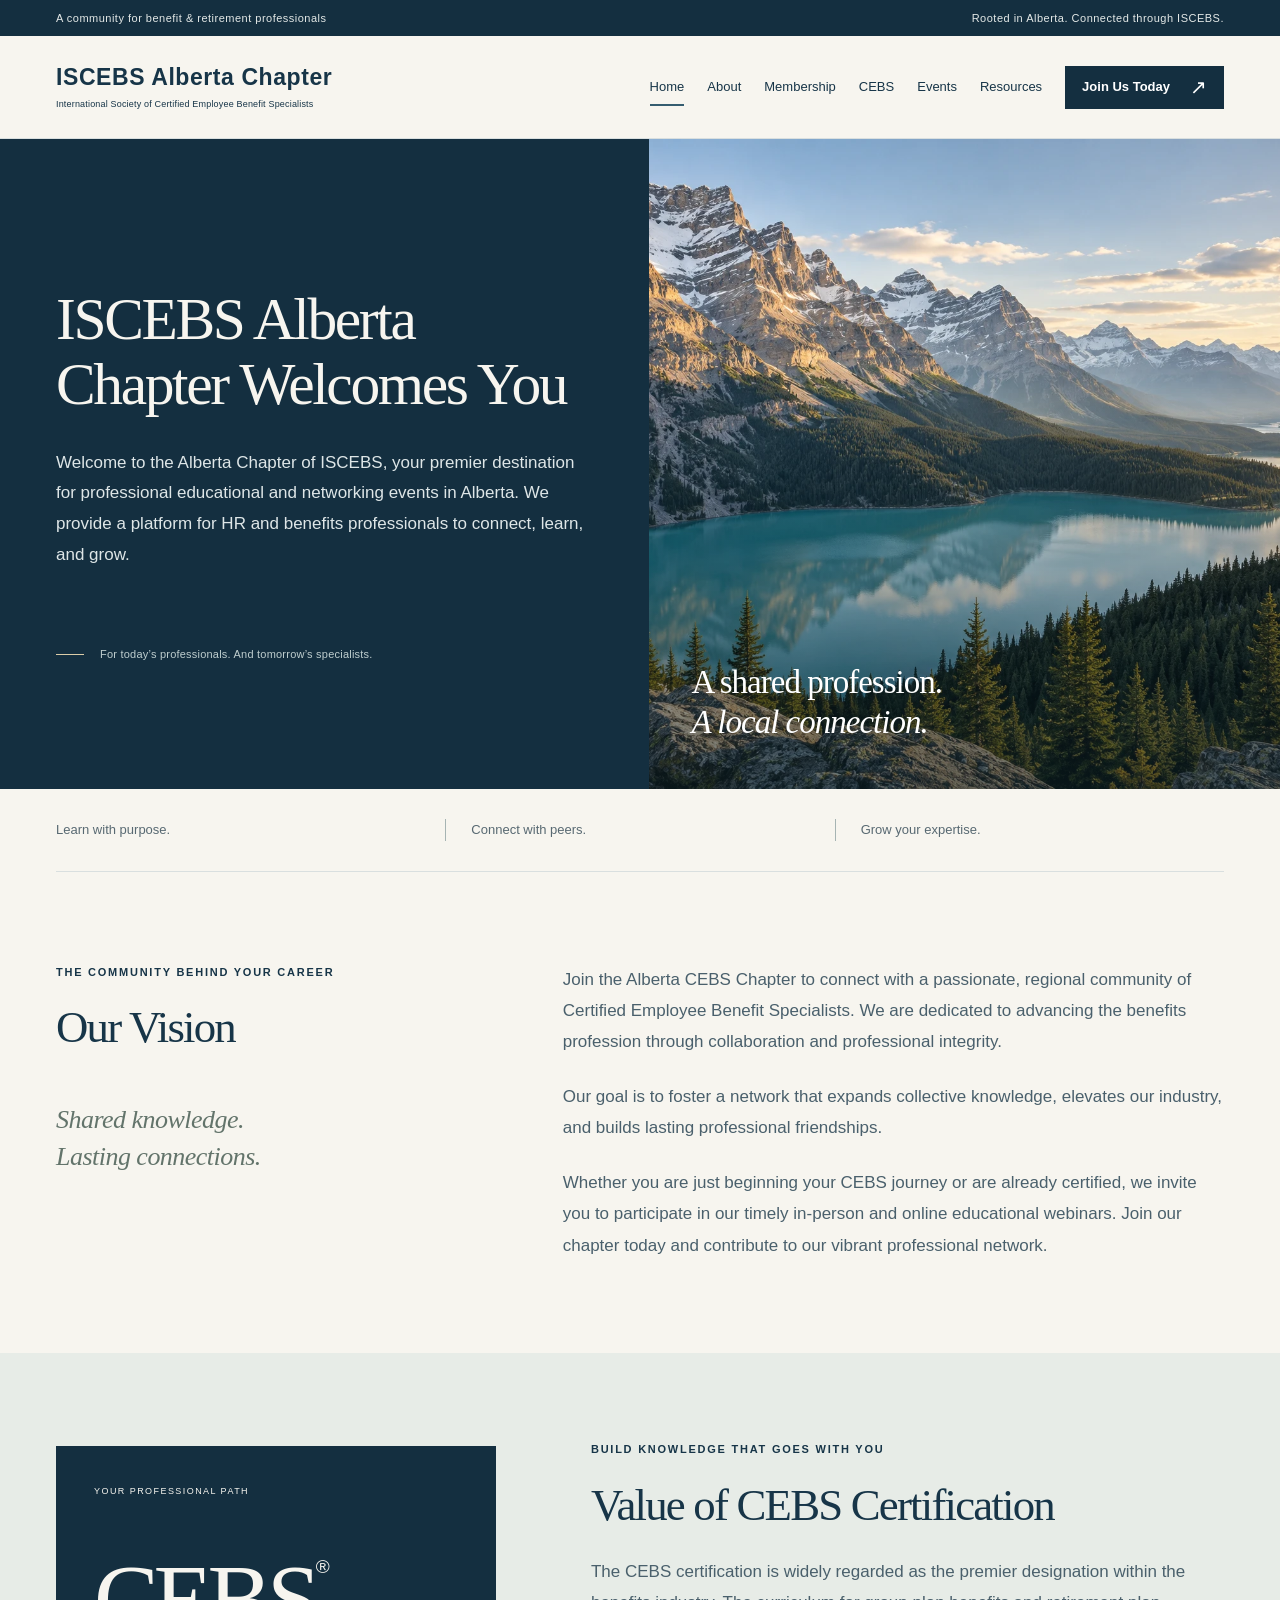
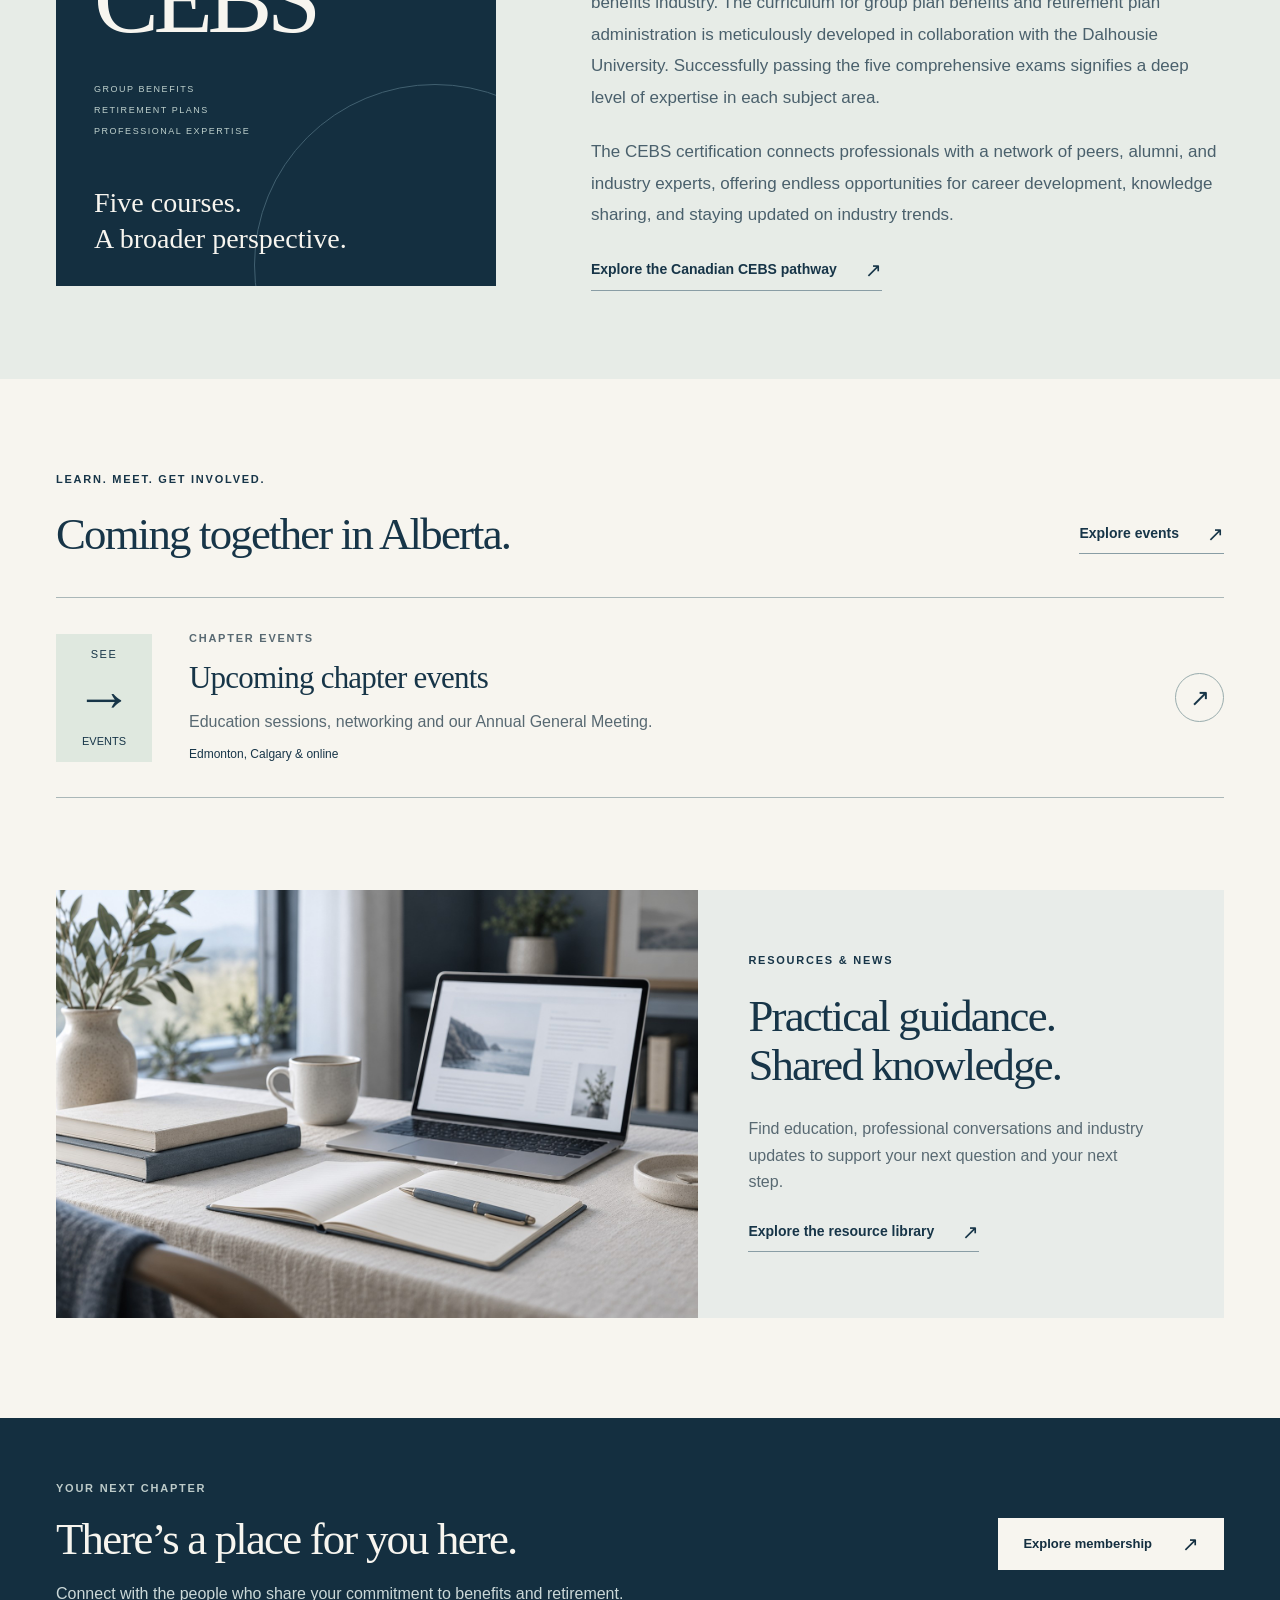
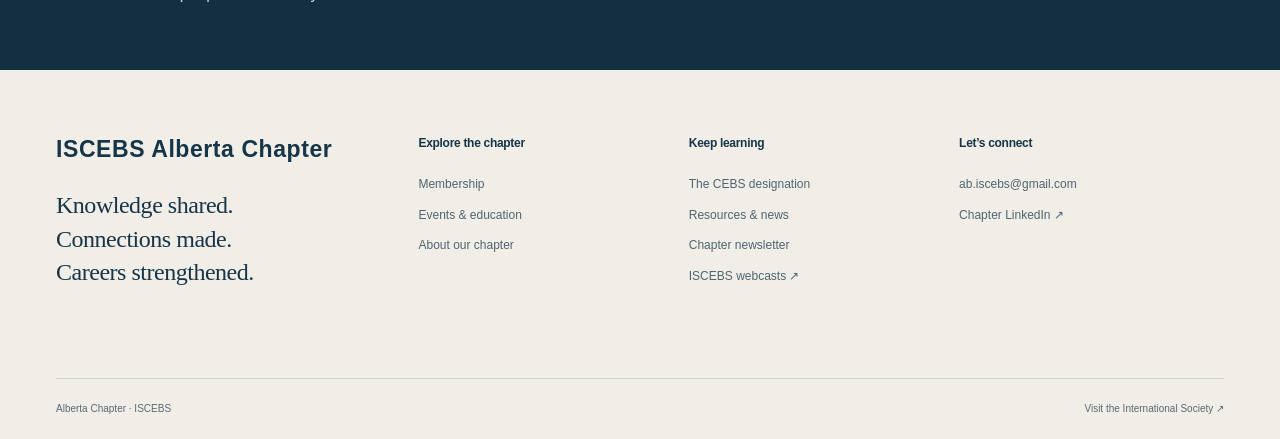
==== commit 08c9baeb: "Footer: remove 'Questions about joining... Email us' line Co-Authored-By: Claude Opus 5.5 <noreply@a" ====
--- a/index.html
+++ b/index.html
@@ -3,4 +3,4 @@
 <section class="wrap section vision-grid"><div><div class="eyebrow">THE COMMUNITY BEHIND YOUR CAREER</div><h2>Our Vision</h2><div class="margin-note">Shared knowledge.<br>Lasting connections.</div></div><div class="prose"><p>Join the Alberta CEBS Chapter to connect with a passionate, regional community of Certified Employee Benefit Specialists. We are dedicated to advancing the benefits profession through collaboration and professional integrity.</p><p>Our goal is to foster a network that expands collective knowledge, elevates our industry, and builds lasting professional friendships.</p><p>Whether you are just beginning your CEBS journey or are already certified, we invite you to participate in our timely in-person and online educational webinars. Join our chapter today and contribute to our vibrant professional network.</p></div></section>
 <section class="credential-section"><div class="wrap credential-grid"><div class="credential-art" aria-hidden="true"><span>YOUR PROFESSIONAL PATH</span><div class="big-cebs">CEBS<span>®</span></div><div class="credential-lines"><span>GROUP BENEFITS</span><span>RETIREMENT PLANS</span><span>PROFESSIONAL EXPERTISE</span></div><div class="credential-bottom">Five courses.<br>A broader perspective.</div></div><div><div class="eyebrow">BUILD KNOWLEDGE THAT GOES WITH YOU</div><h2>Value of CEBS Certification</h2><div class="prose"><p>The CEBS certification is widely regarded as the premier designation within the benefits industry. The curriculum for group plan benefits and retirement plan administration is meticulously developed in collaboration with the Dalhousie University. Successfully passing the five comprehensive exams signifies a deep level of expertise in each subject area.</p><p>The CEBS certification connects professionals with a network of peers, alumni, and industry experts, offering endless opportunities for career development, knowledge sharing, and staying updated on industry trends.</p></div><a class="text-link" href="cebs.html">Explore the Canadian CEBS pathway<span aria-hidden="true">↗</span></a></div></div></section>
 <section class="wrap section"><div class="section-top"><div><div class="eyebrow">LEARN. MEET. GET INVOLVED.</div><h2>Coming together in Alberta.</h2></div><a class="text-link" href="events.html">Explore events<span aria-hidden="true">↗</span></a></div><a class="event-feature" href="events.html" data-wix-home-event><div class="event-date"><span>SEE</span><strong>→</strong><small>EVENTS</small></div><div class="event-info"><div class="eyebrow">CHAPTER EVENTS</div><h3>Upcoming chapter events</h3><p>Education sessions, networking and our Annual General Meeting.</p><div class="event-meta">Edmonton, Calgary & online</div></div><span class="round-arrow" aria-hidden="true">↗</span></a></section>
-<section class="resource-feature wrap"><div class="resource-photo"><img src="assets/resources-desk.jpg" alt="A quiet desk with a laptop, books and a ceramic cup" loading="lazy"></div><div class="resource-copy"><div class="eyebrow">RESOURCES & NEWS</div><h2>Practical guidance.<br>Shared knowledge.</h2><p>Find education, professional conversations and industry updates to support your next question and your next step.</p><a class="text-link" href="resources.html">Explore the resource library<span aria-hidden="true">↗</span></a></div></section><section class="join-band"><div class="wrap join-inner"><div><div class="eyebrow">YOUR NEXT CHAPTER</div><h2>There’s a place for you here.</h2><p>Connect with the people who share your commitment to benefits and retirement.</p></div><a class="button light" href="membership.html">Explore membership<span aria-hidden="true">↗</span></a></div></section></main><footer><div class="wrap footer-main"><div class="footer-brand"><a class="wordmark" href="index.html"><strong>ISCEBS Alberta Chapter</strong></a><p>Knowledge shared.<br>Connections made.<br>Careers strengthened.</p></div><div><h3>Explore the chapter</h3><a href="membership.html">Membership</a><a href="events.html">Events & education</a><a href="about.html">About our chapter</a></div><div><h3>Keep learning</h3><a href="cebs.html">The CEBS designation</a><a href="resources.html">Resources & news</a><a href="newsletter.html">Chapter newsletter</a><a href="https://www.iscebs.org/home/education---resources/webcasts" target="_blank" rel="noopener noreferrer">ISCEBS webcasts ↗</a></div><div><h3>Let’s connect</h3><a href="mailto:ab.iscebs@gmail.com">ab.iscebs@gmail.com</a><a href="https://www.linkedin.com/company/94094639/" target="_blank" rel="noopener noreferrer">Chapter LinkedIn ↗</a><p>Questions about joining, events<br>or getting involved? <a class="footer-email" href="mailto:ab.iscebs@gmail.com">Email us&nbsp;<span aria-hidden="true">↗</span></a></p></div></div><div class="wrap footer-bottom"><span>Alberta Chapter · ISCEBS</span><a href="https://www.iscebs.org/" target="_blank" rel="noopener noreferrer">Visit the International Society ↗</a></div></footer></body></html>+<section class="resource-feature wrap"><div class="resource-photo"><img src="assets/resources-desk.jpg" alt="A quiet desk with a laptop, books and a ceramic cup" loading="lazy"></div><div class="resource-copy"><div class="eyebrow">RESOURCES & NEWS</div><h2>Practical guidance.<br>Shared knowledge.</h2><p>Find education, professional conversations and industry updates to support your next question and your next step.</p><a class="text-link" href="resources.html">Explore the resource library<span aria-hidden="true">↗</span></a></div></section><section class="join-band"><div class="wrap join-inner"><div><div class="eyebrow">YOUR NEXT CHAPTER</div><h2>There’s a place for you here.</h2><p>Connect with the people who share your commitment to benefits and retirement.</p></div><a class="button light" href="membership.html">Explore membership<span aria-hidden="true">↗</span></a></div></section></main><footer><div class="wrap footer-main"><div class="footer-brand"><a class="wordmark" href="index.html"><strong>ISCEBS Alberta Chapter</strong></a><p>Knowledge shared.<br>Connections made.<br>Careers strengthened.</p></div><div><h3>Explore the chapter</h3><a href="membership.html">Membership</a><a href="events.html">Events & education</a><a href="about.html">About our chapter</a></div><div><h3>Keep learning</h3><a href="cebs.html">The CEBS designation</a><a href="resources.html">Resources & news</a><a href="newsletter.html">Chapter newsletter</a><a href="https://www.iscebs.org/home/education---resources/webcasts" target="_blank" rel="noopener noreferrer">ISCEBS webcasts ↗</a></div><div><h3>Let’s connect</h3><a href="mailto:ab.iscebs@gmail.com">ab.iscebs@gmail.com</a><a href="https://www.linkedin.com/company/94094639/" target="_blank" rel="noopener noreferrer">Chapter LinkedIn ↗</a></div></div><div class="wrap footer-bottom"><span>Alberta Chapter · ISCEBS</span><a href="https://www.iscebs.org/" target="_blank" rel="noopener noreferrer">Visit the International Society ↗</a></div></footer></body></html>
--- a/assets/style.css
+++ b/assets/style.css
@@ -78,3 +78,10 @@
 .footer-email{white-space:nowrap}.footer-email:hover{color:var(--blue)}
 .email-tool{padding-bottom:80px}.email-controls{display:grid;gap:18px;border-top:1px solid var(--line);padding-top:26px}.email-controls label{display:flex;flex-direction:column;gap:8px;font-size:12px;font-weight:650;letter-spacing:.08em;text-transform:uppercase;max-width:520px}.email-controls select{font:inherit;font-size:15px;text-transform:none;letter-spacing:0;font-weight:400;padding:11px 12px;border:1px solid #9cafae;background:#fff;color:var(--ink)}.email-buttons{display:flex;flex-wrap:wrap;gap:16px;align-items:center}.email-buttons button[disabled]{opacity:.45;cursor:not-allowed}.button.light-outline{background:transparent;color:var(--navy)}.button.light-outline:hover{background:var(--sage);color:var(--navy)}.email-buttons .text-link{background:none;border:0;border-bottom:1px solid #899da5;padding:0 0 6px;color:var(--ink)}.email-help{font-size:14px;color:var(--muted);margin:22px 0;max-width:760px}.email-help p{margin-bottom:8px}.email-preview{display:block;width:100%;height:1400px;border:1px solid var(--line);background:#f7f5ef}
 .event-rows{margin-bottom:90px}.event-rows>h2{margin-bottom:22px}.event-row{display:grid;grid-template-columns:96px 1fr;gap:34px;border-top:1px solid #aab7b8;padding:28px 0;scroll-margin-top:120px}.event-row:last-child{border-bottom:1px solid #aab7b8}.event-row .event-date{width:96px;height:118px}.event-row-info .eyebrow{margin-bottom:8px;color:var(--muted)}.event-row-info h3{font-family:var(--serif);font-size:28px;font-weight:400;margin-bottom:8px}.event-row-desc{color:var(--muted);margin-bottom:8px;display:-webkit-box;-webkit-line-clamp:2;-webkit-box-orient:vertical;overflow:hidden}.event-row .event-meta{color:var(--ink)}.event-row .registration-panel{border:0;padding:0;margin-top:16px}.event-row .registration-panel>.button{min-height:44px;padding:10px 20px}@media(max-width:650px){.event-row{grid-template-columns:64px 1fr;gap:18px;padding:22px 0}.event-row .event-date{width:64px;height:90px}.event-row .event-date strong{font-size:38px}.event-row-info h3{font-size:23px}.event-rows{margin-bottom:50px}}
+/* Membership: tighter lead section (no large AB mark) */
+.membership-statement{display:flex;flex-direction:column;justify-content:center}.membership-statement .button{align-self:flex-start}.membership-statement h2{margin-bottom:18px}
+@media(min-width:651px){.page-intro--tight{padding-top:48px;padding-bottom:28px}.membership-lead{gap:64px;margin-bottom:72px}.membership-statement{padding:48px 44px}.member-reasons article{padding:20px 0}}
+@media(max-width:650px){.page-intro--tight{padding-top:32px;padding-bottom:20px}}
+/* Events: less space above Past events */
+@media(min-width:651px){.past-events{padding-top:0}.event-rows{margin-bottom:44px}}
+@media(max-width:650px){.past-events{padding-top:0}.event-rows{margin-bottom:32px}}
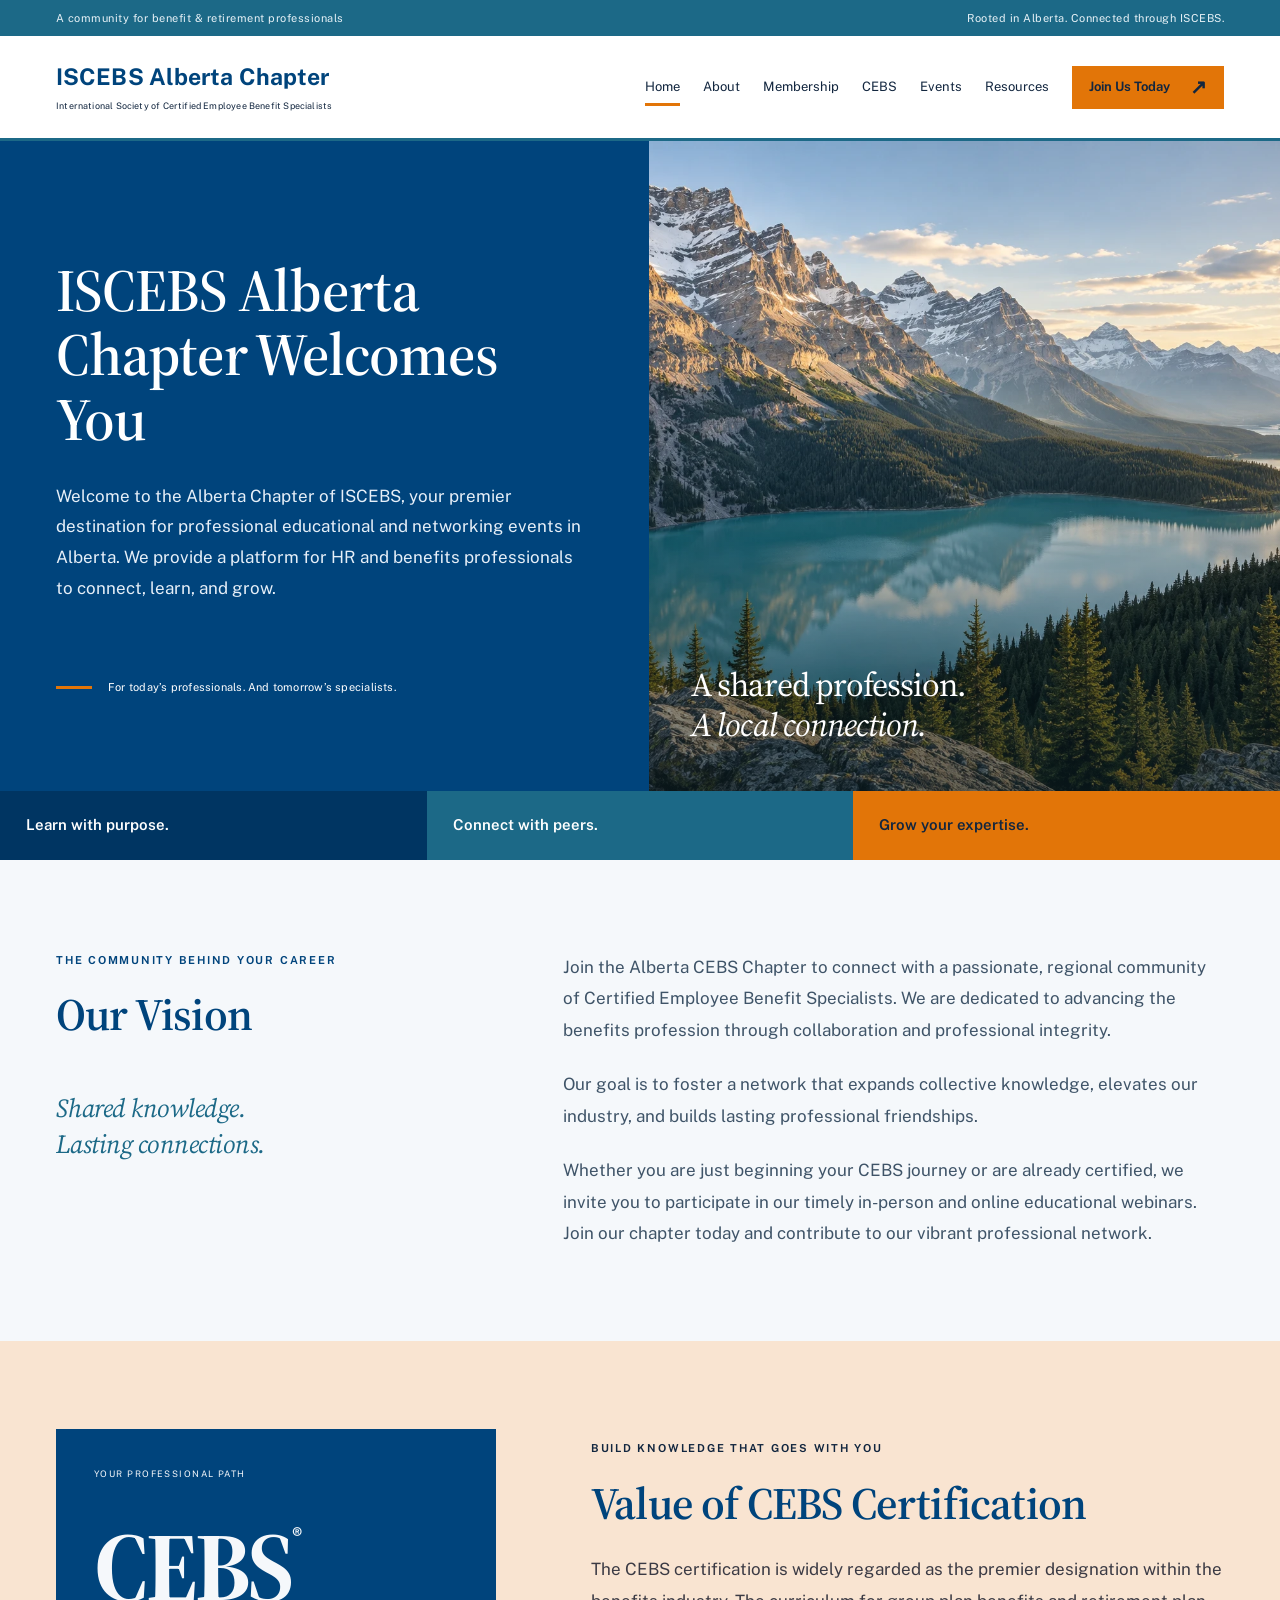
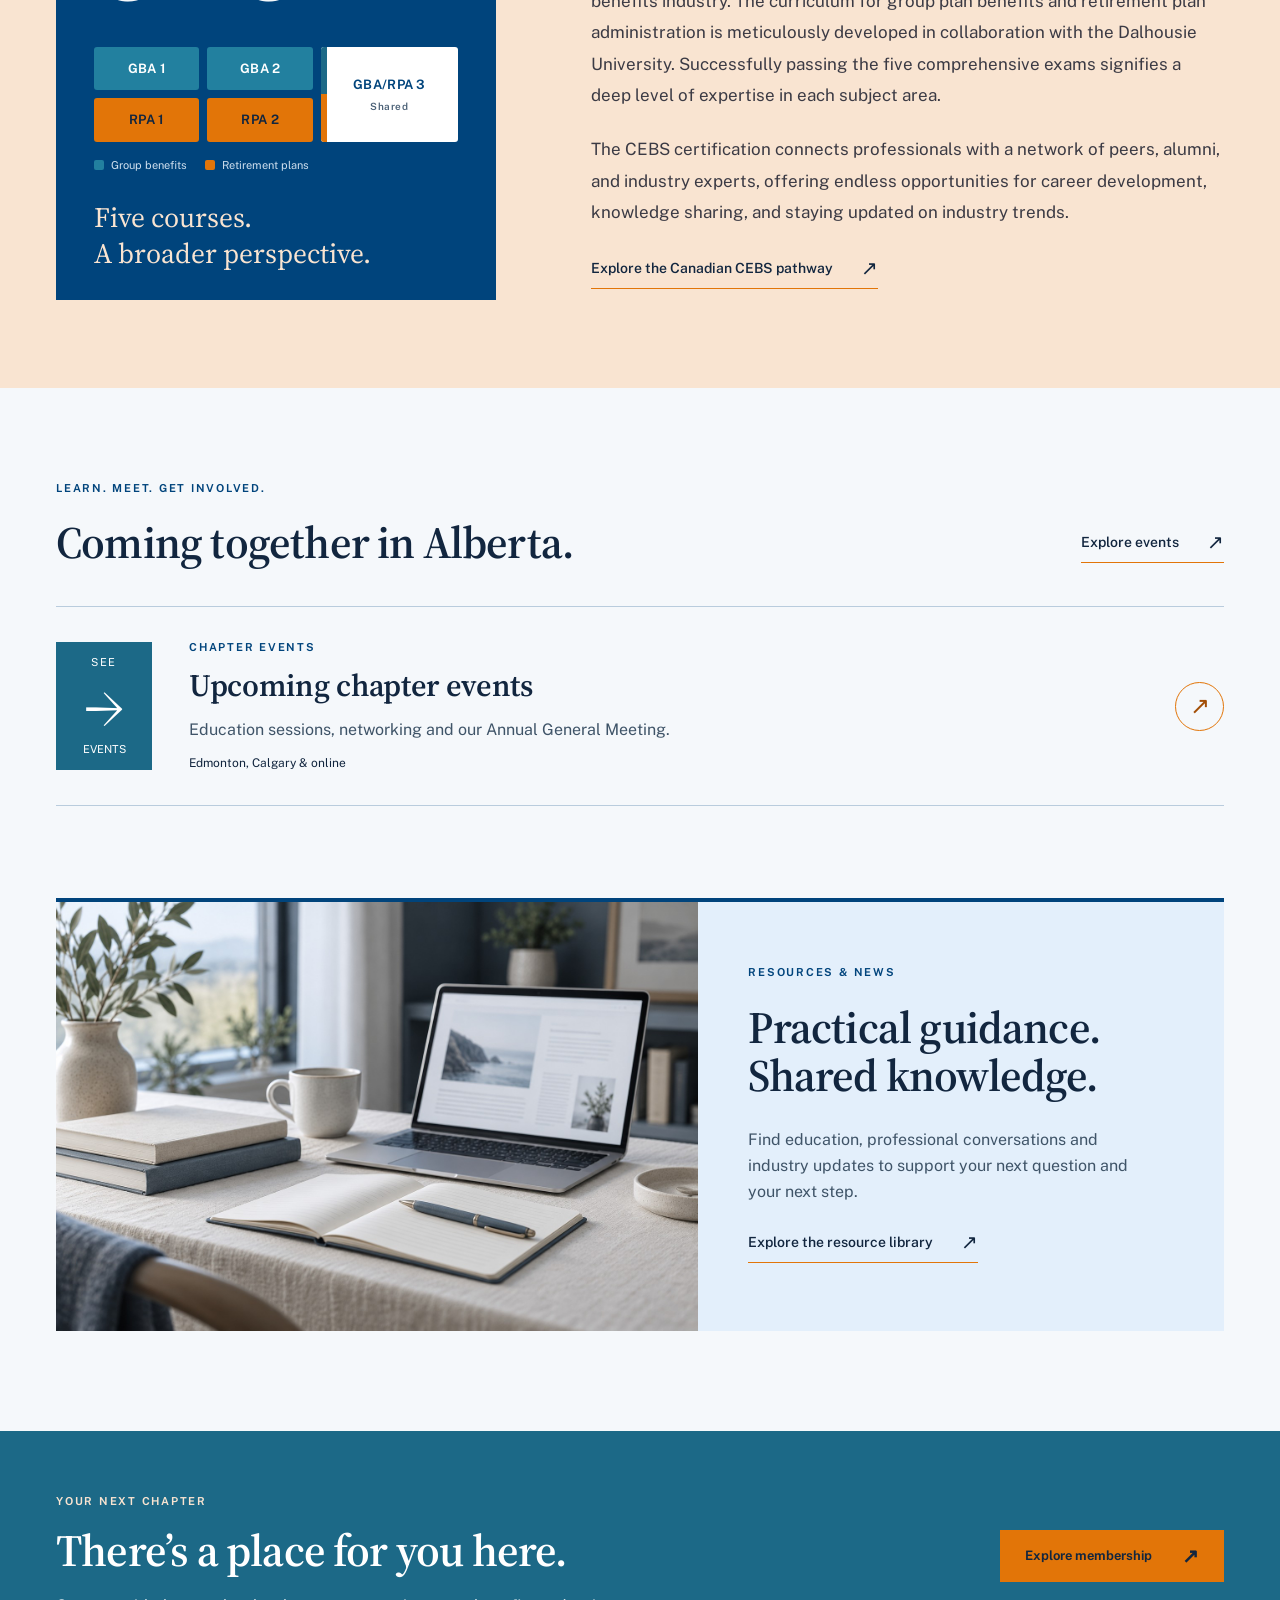
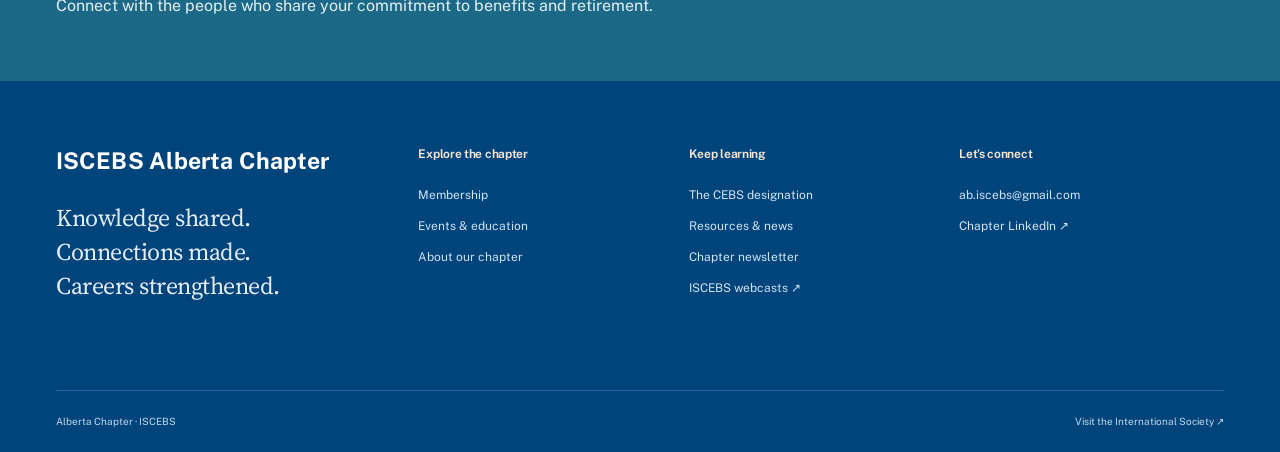
==== commit 9bd87099: "Apply colour version 3 site-wide and to the email newsletter Brings the colour version 3 design (fro" ====
--- a/index.html
+++ b/index.html
@@ -1,6 +1,6 @@
-<!doctype html><html lang="en-CA"><head><meta charset="UTF-8"><meta name="viewport" content="width=device-width,initial-scale=1"><meta name="description" content="The Alberta Chapter of ISCEBS connects employee benefit and retirement professionals across Alberta through CEBS education, events and networking."><meta property="og:type" content="website"><meta property="og:site_name" content="Alberta Chapter of ISCEBS"><meta property="og:title" content="ISCEBS Alberta Chapter | Employee Benefit &amp; Retirement Education"><meta property="og:description" content="The Alberta Chapter of ISCEBS connects employee benefit and retirement professionals across Alberta through CEBS education, events and networking."><meta property="og:url" content="https://abiscebs.com/"><meta property="og:image" content="https://abiscebs.com/assets/share.jpg"><meta property="og:image:width" content="1200"><meta property="og:image:height" content="630"><meta property="og:image:alt" content="ISCEBS Alberta Chapter – Knowledge shared. Connections made."><meta property="og:locale" content="en_CA"><meta name="twitter:card" content="summary_large_image"><meta name="theme-color" content="#142f40"><title>ISCEBS Alberta Chapter | Employee Benefit &amp; Retirement Education</title><link rel="icon" href="assets/favicon.svg" type="image/svg+xml"><link rel="stylesheet" href="assets/style.css"><script src="assets/site.js" defer></script><script src="assets/wix-config.js" defer></script><script src="assets/wix-client.js" defer></script><script src="assets/wix-home-event.js" defer></script><script type="application/ld+json">{"@context": "https://schema.org", "@graph": [{"@type": "Organization", "@id": "https://abiscebs.com/#organization", "name": "Alberta Chapter of ISCEBS", "alternateName": ["ISCEBS Alberta", "ISCEBS Alberta Chapter", "Alberta Chapter of the International Society of Certified Employee Benefit Specialists"], "url": "https://abiscebs.com/", "logo": "https://abiscebs.com/assets/logo.png", "image": "https://abiscebs.com/assets/share.jpg", "email": "ab.iscebs@gmail.com", "description": "The Alberta Chapter of the International Society of Certified Employee Benefit Specialists (ISCEBS): education, networking and the CEBS designation for benefits and retirement professionals in Alberta.", "areaServed": {"@type": "AdministrativeArea", "name": "Alberta, Canada"}, "sameAs": ["https://www.linkedin.com/company/94094639/"], "parentOrganization": {"@type": "Organization", "name": "International Society of Certified Employee Benefit Specialists", "alternateName": "ISCEBS", "url": "https://www.iscebs.org/"}}, {"@type": "WebSite", "@id": "https://abiscebs.com/#website", "url": "https://abiscebs.com/", "name": "Alberta Chapter of ISCEBS", "publisher": {"@id": "https://abiscebs.com/#organization"}, "inLanguage": "en-CA"}]}</script></head><body><a class="skip-link" href="#main">Skip to content</a><div class="topline"><div class="wrap">A community for benefit & retirement professionals<span>Rooted in Alberta. Connected through ISCEBS.</span></div></div><header><div class="wrap header-inner"><a class="wordmark" href="index.html" aria-label="Alberta Chapter of ISCEBS home"><strong>ISCEBS Alberta Chapter</strong><small>International Society of Certified Employee Benefit Specialists</small></a><button class="menu-toggle" aria-controls="site-nav" aria-expanded="false">Menu <span aria-hidden="true">☰</span></button><nav id="site-nav" aria-label="Main navigation"><a href="index.html" aria-current="page">Home</a><a href="about.html">About</a><a href="membership.html">Membership</a><a href="cebs.html">CEBS</a><a href="events.html">Events</a><a href="resources.html">Resources</a><a class="button nav-join" href="http://iscebs.org/join" target="_blank" rel="noopener noreferrer">Join Us Today<span aria-hidden="true">↗</span></a></nav></div></header><main id="main"><section class="hero"><div class="hero-copy"><h1>ISCEBS Alberta Chapter Welcomes You</h1><p>Welcome to the Alberta Chapter of ISCEBS, your premier destination for professional educational and networking events in Alberta. We provide a platform for HR and benefits professionals to connect, learn, and grow.</p><div class="hero-note"><span class="short-rule"></span>For today’s professionals. And tomorrow’s specialists.</div></div><div class="hero-photo"><img src="assets/alberta.webp" alt="An alpine lake surrounded by Alberta’s Rocky Mountains" fetchpriority="high"><div class="photo-caption">A shared profession.<br><em>A local connection.</em></div></div></section>
+<!doctype html><html lang="en-CA"><head><meta charset="UTF-8"><meta name="viewport" content="width=device-width,initial-scale=1"><meta name="description" content="The Alberta Chapter of ISCEBS connects employee benefit and retirement professionals across Alberta through CEBS education, events and networking."><meta property="og:type" content="website"><meta property="og:site_name" content="Alberta Chapter of ISCEBS"><meta property="og:title" content="ISCEBS Alberta Chapter | Employee Benefit &amp; Retirement Education"><meta property="og:description" content="The Alberta Chapter of ISCEBS connects employee benefit and retirement professionals across Alberta through CEBS education, events and networking."><meta property="og:url" content="https://abiscebs.com/"><meta property="og:image" content="https://abiscebs.com/assets/share.jpg"><meta property="og:image:width" content="1200"><meta property="og:image:height" content="630"><meta property="og:image:alt" content="ISCEBS Alberta Chapter – Knowledge shared. Connections made."><meta property="og:locale" content="en_CA"><meta name="twitter:card" content="summary_large_image"><meta name="theme-color" content="#142f40"><title>ISCEBS Alberta Chapter | Employee Benefit &amp; Retirement Education</title><link rel="icon" href="assets/favicon.svg" type="image/svg+xml"><link rel="stylesheet" href="assets/style.css"><link rel="preconnect" href="https://fonts.googleapis.com"><link rel="preconnect" href="https://fonts.gstatic.com" crossorigin><link rel="stylesheet" href="https://fonts.googleapis.com/css2?family=Public+Sans:wght@400;500;600;700&family=Source+Serif+4:opsz,wght@8..60,500;8..60,600;8..60,700&display=swap"><link rel="stylesheet" href="assets/vibrant.css"><script src="assets/site.js" defer></script><script src="assets/wix-config.js" defer></script><script src="assets/wix-client.js" defer></script><script src="assets/wix-home-event.js" defer></script><script type="application/ld+json">{"@context": "https://schema.org", "@graph": [{"@type": "Organization", "@id": "https://abiscebs.com/#organization", "name": "Alberta Chapter of ISCEBS", "alternateName": ["ISCEBS Alberta", "ISCEBS Alberta Chapter", "Alberta Chapter of the International Society of Certified Employee Benefit Specialists"], "url": "https://abiscebs.com/", "logo": "https://abiscebs.com/assets/logo.png", "image": "https://abiscebs.com/assets/share.jpg", "email": "ab.iscebs@gmail.com", "description": "The Alberta Chapter of the International Society of Certified Employee Benefit Specialists (ISCEBS): education, networking and the CEBS designation for benefits and retirement professionals in Alberta.", "areaServed": {"@type": "AdministrativeArea", "name": "Alberta, Canada"}, "sameAs": ["https://www.linkedin.com/company/94094639/"], "parentOrganization": {"@type": "Organization", "name": "International Society of Certified Employee Benefit Specialists", "alternateName": "ISCEBS", "url": "https://www.iscebs.org/"}}, {"@type": "WebSite", "@id": "https://abiscebs.com/#website", "url": "https://abiscebs.com/", "name": "Alberta Chapter of ISCEBS", "publisher": {"@id": "https://abiscebs.com/#organization"}, "inLanguage": "en-CA"}]}</script></head><body class="vibrant"><a class="skip-link" href="#main">Skip to content</a><div class="topline"><div class="wrap">A community for benefit & retirement professionals<span>Rooted in Alberta. Connected through ISCEBS.</span></div></div><header><div class="wrap header-inner"><a class="wordmark" href="index.html" aria-label="Alberta Chapter of ISCEBS home"><strong>ISCEBS Alberta Chapter</strong><small>International Society of Certified Employee Benefit Specialists</small></a><button class="menu-toggle" aria-controls="site-nav" aria-expanded="false">Menu <span aria-hidden="true">☰</span></button><nav id="site-nav" aria-label="Main navigation"><a href="index.html" aria-current="page">Home</a><a href="about.html">About</a><a href="membership.html">Membership</a><a href="cebs.html">CEBS</a><a href="events.html">Events</a><a href="resources.html">Resources</a><a class="button nav-join" href="http://iscebs.org/join" target="_blank" rel="noopener noreferrer">Join Us Today<span aria-hidden="true">↗</span></a></nav></div></header><main id="main"><section class="hero"><div class="hero-copy"><h1>ISCEBS Alberta Chapter Welcomes You</h1><p>Welcome to the Alberta Chapter of ISCEBS, your premier destination for professional educational and networking events in Alberta. We provide a platform for HR and benefits professionals to connect, learn, and grow.</p><div class="hero-note"><span class="short-rule"></span>For today’s professionals. And tomorrow’s specialists.</div></div><div class="hero-photo"><img src="assets/alberta.webp" alt="An alpine lake surrounded by Alberta’s Rocky Mountains" fetchpriority="high"><div class="photo-caption">A shared profession.<br><em>A local connection.</em></div></div></section>
 <div class="chapter-strip wrap"><span>Learn with purpose.</span><span>Connect with peers.</span><span>Grow your expertise.</span></div>
 <section class="wrap section vision-grid"><div><div class="eyebrow">THE COMMUNITY BEHIND YOUR CAREER</div><h2>Our Vision</h2><div class="margin-note">Shared knowledge.<br>Lasting connections.</div></div><div class="prose"><p>Join the Alberta CEBS Chapter to connect with a passionate, regional community of Certified Employee Benefit Specialists. We are dedicated to advancing the benefits profession through collaboration and professional integrity.</p><p>Our goal is to foster a network that expands collective knowledge, elevates our industry, and builds lasting professional friendships.</p><p>Whether you are just beginning your CEBS journey or are already certified, we invite you to participate in our timely in-person and online educational webinars. Join our chapter today and contribute to our vibrant professional network.</p></div></section>
-<section class="credential-section"><div class="wrap credential-grid"><div class="credential-art" aria-hidden="true"><span>YOUR PROFESSIONAL PATH</span><div class="big-cebs">CEBS<span>®</span></div><div class="credential-lines"><span>GROUP BENEFITS</span><span>RETIREMENT PLANS</span><span>PROFESSIONAL EXPERTISE</span></div><div class="credential-bottom">Five courses.<br>A broader perspective.</div></div><div><div class="eyebrow">BUILD KNOWLEDGE THAT GOES WITH YOU</div><h2>Value of CEBS Certification</h2><div class="prose"><p>The CEBS certification is widely regarded as the premier designation within the benefits industry. The curriculum for group plan benefits and retirement plan administration is meticulously developed in collaboration with the Dalhousie University. Successfully passing the five comprehensive exams signifies a deep level of expertise in each subject area.</p><p>The CEBS certification connects professionals with a network of peers, alumni, and industry experts, offering endless opportunities for career development, knowledge sharing, and staying updated on industry trends.</p></div><a class="text-link" href="cebs.html">Explore the Canadian CEBS pathway<span aria-hidden="true">↗</span></a></div></div></section>
+<section class="credential-section"><div class="wrap credential-grid"><div class="credential-art" aria-hidden="true"><span>YOUR PROFESSIONAL PATH</span><div class="big-cebs">CEBS<span>®</span></div><div class="cebs-map"><span class="chip gba">GBA 1</span><span class="chip gba">GBA 2</span><span class="chip shared">GBA/RPA 3<small>Shared</small></span><span class="chip rpa">RPA 1</span><span class="chip rpa">RPA 2</span><div class="cebs-key"><span class="k-gba">Group benefits</span><span class="k-rpa">Retirement plans</span></div></div><div class="credential-bottom">Five courses.<br>A broader perspective.</div></div><div><div class="eyebrow">BUILD KNOWLEDGE THAT GOES WITH YOU</div><h2>Value of CEBS Certification</h2><div class="prose"><p>The CEBS certification is widely regarded as the premier designation within the benefits industry. The curriculum for group plan benefits and retirement plan administration is meticulously developed in collaboration with the Dalhousie University. Successfully passing the five comprehensive exams signifies a deep level of expertise in each subject area.</p><p>The CEBS certification connects professionals with a network of peers, alumni, and industry experts, offering endless opportunities for career development, knowledge sharing, and staying updated on industry trends.</p></div><a class="text-link" href="cebs.html">Explore the Canadian CEBS pathway<span aria-hidden="true">↗</span></a></div></div></section>
 <section class="wrap section"><div class="section-top"><div><div class="eyebrow">LEARN. MEET. GET INVOLVED.</div><h2>Coming together in Alberta.</h2></div><a class="text-link" href="events.html">Explore events<span aria-hidden="true">↗</span></a></div><a class="event-feature" href="events.html" data-wix-home-event><div class="event-date"><span>SEE</span><strong>→</strong><small>EVENTS</small></div><div class="event-info"><div class="eyebrow">CHAPTER EVENTS</div><h3>Upcoming chapter events</h3><p>Education sessions, networking and our Annual General Meeting.</p><div class="event-meta">Edmonton, Calgary & online</div></div><span class="round-arrow" aria-hidden="true">↗</span></a></section>
 <section class="resource-feature wrap"><div class="resource-photo"><img src="assets/resources-desk.jpg" alt="A quiet desk with a laptop, books and a ceramic cup" loading="lazy"></div><div class="resource-copy"><div class="eyebrow">RESOURCES & NEWS</div><h2>Practical guidance.<br>Shared knowledge.</h2><p>Find education, professional conversations and industry updates to support your next question and your next step.</p><a class="text-link" href="resources.html">Explore the resource library<span aria-hidden="true">↗</span></a></div></section><section class="join-band"><div class="wrap join-inner"><div><div class="eyebrow">YOUR NEXT CHAPTER</div><h2>There’s a place for you here.</h2><p>Connect with the people who share your commitment to benefits and retirement.</p></div><a class="button light" href="membership.html">Explore membership<span aria-hidden="true">↗</span></a></div></section></main><footer><div class="wrap footer-main"><div class="footer-brand"><a class="wordmark" href="index.html"><strong>ISCEBS Alberta Chapter</strong></a><p>Knowledge shared.<br>Connections made.<br>Careers strengthened.</p></div><div><h3>Explore the chapter</h3><a href="membership.html">Membership</a><a href="events.html">Events & education</a><a href="about.html">About our chapter</a></div><div><h3>Keep learning</h3><a href="cebs.html">The CEBS designation</a><a href="resources.html">Resources & news</a><a href="newsletter.html">Chapter newsletter</a><a href="https://www.iscebs.org/home/education---resources/webcasts" target="_blank" rel="noopener noreferrer">ISCEBS webcasts ↗</a></div><div><h3>Let’s connect</h3><a href="mailto:ab.iscebs@gmail.com">ab.iscebs@gmail.com</a><a href="https://www.linkedin.com/company/94094639/" target="_blank" rel="noopener noreferrer">Chapter LinkedIn ↗</a></div></div><div class="wrap footer-bottom"><span>Alberta Chapter · ISCEBS</span><a href="https://www.iscebs.org/" target="_blank" rel="noopener noreferrer">Visit the International Society ↗</a></div></footer></body></html>
--- a/assets/vibrant.css
+++ b/assets/vibrant.css
@@ -0,0 +1,185 @@
+/* Colour version 3: CEBS colours, used with meaning.
+   Starting point: the IFEBP CEBS program site (ifebp.org/cebs).
+   Colour system:  teal   = Group Benefits (GBA) track
+                   orange = Retirement Plans (RPA) track
+                   navy   = the CEBS designation / the chapter
+                   peach  = warm supporting sections
+   Type: Source Serif 4 (weighty serif echoing the CEBS wordmark) + Public Sans. */
+:root{
+  --cebs-navy:#00447C;
+  --teal:#1C6987;
+  --sky:#2A9DCB;
+  --orange:#E27508;
+  --orange-text:#A34E06;  /* orange dark enough for small text on light backgrounds */
+  --peach:#F9E4D1;
+  --pale-sky:#E3EFFB;
+  --ink-dark:#12263F;
+  --page:#F5F8FB;
+  --serif:'Source Serif 4',Georgia,'Times New Roman',serif;
+  --sans:'Public Sans','Segoe UI',Arial,sans-serif;
+  --navy:var(--ink-dark);
+  --ink:var(--ink-dark);
+  --ivory:var(--page);
+  --muted:#3F5468;
+  --line:#D3E1EE;
+  --sage:var(--pale-sky);
+}
+body.vibrant{background:var(--page);color:var(--ink-dark)}
+
+/* Top line + header */
+.vibrant .topline{background:var(--teal);color:#E8F2F7}
+.vibrant header{background:#fff;border-bottom:3px solid var(--teal)}
+.vibrant .wordmark strong{color:var(--cebs-navy)}
+.vibrant nav>a[aria-current=page]:after{background:var(--orange);height:3px}
+.vibrant nav a:hover{color:var(--teal)}
+
+/* Buttons: CEBS orange with dark text (white on this orange is too faint to read) */
+.vibrant .button{background:var(--orange);border-color:var(--orange);color:var(--ink-dark);font-weight:650}
+.vibrant .button:hover{background:var(--cebs-navy);border-color:var(--cebs-navy);color:#fff}
+
+/* Home hero: CEBS navy */
+.vibrant .hero-copy{background:var(--cebs-navy);color:#fff;position:relative}
+.vibrant .hero h1{color:#fff}
+.vibrant .hero-copy p{color:#E6EFF8}
+.vibrant .hero-note{color:#fff}
+.vibrant .short-rule{background:var(--orange);height:3px;width:36px}
+
+/* Three statements: a nod to the CEBS site's coloured button bar */
+.vibrant .chapter-strip{padding-block:0;border-bottom:0;gap:0;color:#fff;font-size:15px;font-weight:600;width:100%;max-width:none}
+.vibrant .chapter-strip span{border:0;padding:22px 26px}
+.vibrant .chapter-strip span:first-child{padding-left:26px;background:#003562}
+.vibrant .chapter-strip span:nth-child(2){background:var(--teal);color:#fff}
+.vibrant .chapter-strip span:nth-child(3){background:var(--orange);color:var(--ink-dark)}
+
+/* Text accents */
+.vibrant .eyebrow{color:var(--cebs-navy)}
+.vibrant .vision-grid h2,.vibrant .page-intro h1{color:var(--cebs-navy)}
+.vibrant .margin-note{color:var(--teal)}
+.vibrant .prose{color:var(--muted)}
+.vibrant .text-link{border-color:var(--orange)}
+.vibrant .text-link:hover{color:var(--orange-text)}
+
+/* CEBS block: peach, like the CEBS designation section */
+.vibrant .credential-section{background:var(--peach)}
+.vibrant .credential-section .eyebrow{color:var(--ink-dark)}
+.vibrant .credential-section h2{color:var(--cebs-navy)}
+.vibrant .credential-section .prose{color:#3B3A44}
+.vibrant .credential-art{background:var(--cebs-navy)}
+.vibrant .credential-art:after{display:none}
+.vibrant .credential-lines{color:#CFE4F5}
+.vibrant .credential-bottom{color:var(--peach)}
+
+/* Home events teaser */
+.vibrant .event-feature{border-color:#B9CCDD}
+.vibrant .event-date{background:var(--teal);color:#fff}
+.vibrant .event-feature:hover .event-info h3{color:var(--teal)}
+.vibrant .round-arrow{border-color:var(--orange);color:var(--orange-text)}
+
+/* Resources teaser */
+.vibrant .resource-feature{background:var(--pale-sky);border-top:4px solid var(--cebs-navy)}
+
+/* Join band: CEBS orange */
+.vibrant .join-band{background:var(--teal);color:#fff}
+.vibrant .join-inner h2{color:#fff}
+.vibrant .join-inner .eyebrow{color:var(--peach)}
+.vibrant .join-inner p{color:#E3EFF4}
+.vibrant .join-band .button.light{background:var(--orange);border-color:var(--orange);color:var(--ink-dark)}
+.vibrant .join-band .button.light:hover{background:#fff;border-color:#fff;color:var(--ink-dark)}
+
+/* Footer: CEBS navy */
+.vibrant footer{background:var(--cebs-navy);color:#E6EFF8}
+.vibrant footer .wordmark strong{color:#fff}
+.vibrant .footer-main>div>a:not(.wordmark),.vibrant .footer-main>div>p:not(.footer-brand p){color:#D2E3F2}
+.vibrant .footer-main h3{color:var(--peach)}
+.vibrant .footer-bottom{border-color:#2B6396;color:#C4D9EC}
+
+/* ---------- Inner pages ---------- */
+.vibrant .event-poster .eyebrow,.vibrant .newsletter-cover .eyebrow,.vibrant .membership-statement .eyebrow,.vibrant .resource-banner .eyebrow{color:var(--peach)}
+
+/* Soft sections: peach */
+.vibrant .soft-section{background:var(--peach)}
+.vibrant .soft-section .eyebrow{color:var(--ink-dark)}
+.vibrant .soft-section h2{color:var(--cebs-navy)}
+.vibrant .soft-section p,.vibrant .soft-section .prose,.vibrant .soft-section .split>div>p,.vibrant .soft-section small,.vibrant .soft-section .resource-row small{color:#3B3A44}
+.vibrant .soft-section .resource-row,.vibrant .designation-tracks article,.vibrant .track-note{border-color:rgba(18,38,63,.3)}
+.vibrant .soft-section .designation-tracks h3{color:var(--cebs-navy)}
+.vibrant .soft-section .designation-tracks p,.vibrant .soft-section .track-note{color:#3B3A44}
+
+/* Membership */
+.vibrant .membership-statement{background:var(--teal)}
+.vibrant .membership-statement p{color:#E8F2F7}
+.vibrant .member-reasons article>span,.vibrant .steps article>span,.vibrant .course-index{color:var(--orange-text)}
+.vibrant .steps article{border-top:3px solid var(--cebs-navy)}
+.vibrant .faq summary>span{color:var(--orange-text)}
+.vibrant .faq details{border-color:#C6D7E6}
+
+/* CEBS page */
+.vibrant .course-list li>strong{color:var(--teal)}
+
+/* Events page */
+.vibrant .event-poster{background:var(--cebs-navy)}
+.vibrant .event-poster:after{border-color:rgba(255,255,255,.3)}
+.vibrant .event-poster h2 em{color:var(--orange)}
+.vibrant .poster-bottom span{color:#D6E5F2}
+.vibrant .tag{background:var(--peach);color:var(--ink-dark);font-weight:600}
+.vibrant .event-row .event-date{background:var(--teal);color:#fff}
+.vibrant .event-row{border-color:#B9CCDD}
+.vibrant .past-event,.vibrant .past-year{border-color:#C6D7E6}
+
+/* Resources + newsletter */
+.vibrant .newsletter-cover{background:var(--teal)}
+.vibrant .newsletter-cover p{color:#E8F2F7}
+.vibrant .filters button{border-color:#9FB6CC}
+.vibrant .filters button[aria-pressed=true]{background:var(--cebs-navy);border-color:var(--cebs-navy);color:#fff}
+.vibrant .resource-item .eyebrow{color:var(--teal)}
+.vibrant .resource-banner{background:var(--cebs-navy)}
+
+/* About */
+.vibrant .about-image:after{background:linear-gradient(90deg,rgba(0,68,124,.6),transparent)}
+.vibrant .board-member .eyebrow{color:var(--teal)}
+
+@media(max-width:650px){
+  .vibrant .chapter-strip{grid-template-columns:1fr}
+  .vibrant .cebs-map{grid-template-columns:1fr 1fr 1.25fr;gap:6px}
+  .vibrant .cebs-map .chip{font-size:12px;padding:9px 8px}
+  .vibrant .chapter-strip span,.vibrant .chapter-strip span:first-child{padding:14px 20px}
+}
+
+/* ---------- Typography: a weightier serif, less "thin and plain" ---------- */
+body.vibrant{font-family:var(--sans)}
+.vibrant h1,.vibrant h2{font-family:var(--serif);font-weight:600;letter-spacing:-.018em;line-height:1.08}
+.vibrant .event-info h3,.vibrant .event-row-info h3,.vibrant .resource-item h3,.vibrant .board-member h3,.vibrant .designation-tracks h3,.vibrant .newsletter-cover h2,.vibrant .newsletter-cover h3,.vibrant .credential-bottom,.vibrant .photo-caption,.vibrant .image-label,.vibrant .footer-brand p,.vibrant .margin-note,.vibrant .poster-bottom strong,.vibrant .large-number{font-family:var(--serif)}
+.vibrant .event-info h3,.vibrant .event-row-info h3,.vibrant .resource-item h3,.vibrant .board-member h3{font-weight:600;letter-spacing:-.01em}
+.vibrant .big-cebs{font-family:var(--serif);font-weight:700;letter-spacing:-.03em}
+.vibrant .wordmark strong{font-family:var(--sans);font-weight:700;letter-spacing:.005em}
+.vibrant .hero h1{font-weight:600}
+
+/* ---------- Signature: CEBS course map on the Home page card ---------- */
+.vibrant .credential-art{background:var(--cebs-navy)}
+.vibrant .credential-art .big-cebs{margin-block:26px 22px}
+.vibrant .cebs-map{display:grid;grid-template-columns:1fr 1fr 1.3fr;grid-template-rows:auto auto auto;gap:8px;z-index:1;max-width:440px}
+.vibrant .cebs-map .chip{display:flex;align-items:center;justify-content:center;padding:11px 10px;font-size:13px;font-weight:650;letter-spacing:.02em;border-radius:3px;white-space:nowrap}
+.vibrant .cebs-map .gba{background:#22809F;color:#fff}
+.vibrant .cebs-map .rpa{background:var(--orange);color:var(--ink-dark)}
+.vibrant .cebs-map .gba:nth-child(1){grid-column:1;grid-row:1}
+.vibrant .cebs-map .gba:nth-child(2){grid-column:2;grid-row:1}
+.vibrant .cebs-map .rpa:nth-child(4){grid-column:1;grid-row:2}
+.vibrant .cebs-map .rpa:nth-child(5){grid-column:2;grid-row:2}
+.vibrant .cebs-map .shared{grid-column:3;grid-row:1/3;flex-direction:column;gap:2px;background:#fff;color:var(--cebs-navy);position:relative;overflow:hidden}
+.vibrant .cebs-map .shared:before{content:'';position:absolute;left:0;top:0;bottom:0;width:6px;background:linear-gradient(var(--teal) 0 50%,var(--orange) 50% 100%)}
+.vibrant .cebs-map .shared small{font-size:10px;font-weight:600;letter-spacing:.06em;color:#4A6076}
+.vibrant .cebs-key{grid-column:1/-1;grid-row:3;display:flex;gap:18px;margin-top:6px;font-size:11px;color:#CFE0EF}
+.vibrant .cebs-key span{display:inline-flex;align-items:center;gap:7px}
+.vibrant .cebs-key span:before{content:'';width:10px;height:10px;border-radius:2px}
+.vibrant .cebs-key .k-gba:before{background:#22809F}
+.vibrant .cebs-key .k-rpa:before{background:var(--orange)}
+
+/* ---------- Same colour meaning on the CEBS page ---------- */
+.vibrant .designation-tracks article:nth-child(1){border-top:4px solid var(--teal)}
+.vibrant .designation-tracks article:nth-child(2){border-top:4px solid var(--orange)}
+.vibrant .soft-section .designation-tracks article:nth-child(1) h3{color:var(--teal)}
+.vibrant .soft-section .designation-tracks article:nth-child(2) h3{color:var(--orange-text)}
+.vibrant .course-list li>strong{display:inline-flex;justify-content:center;align-items:center;min-height:30px;border-radius:3px;font-size:12px}
+.vibrant .course-list li:nth-child(1)>strong,.vibrant .course-list li:nth-child(2)>strong{background:var(--teal);color:#fff}
+.vibrant .course-list li:nth-child(3)>strong{background:#fff;color:var(--cebs-navy);box-shadow:inset 4px 0 0 var(--teal),inset -4px 0 0 var(--orange),inset 0 0 0 1px #B9CCDD}
+.vibrant .course-list li:nth-child(4)>strong,.vibrant .course-list li:nth-child(5)>strong{background:var(--orange);color:var(--ink-dark)}
